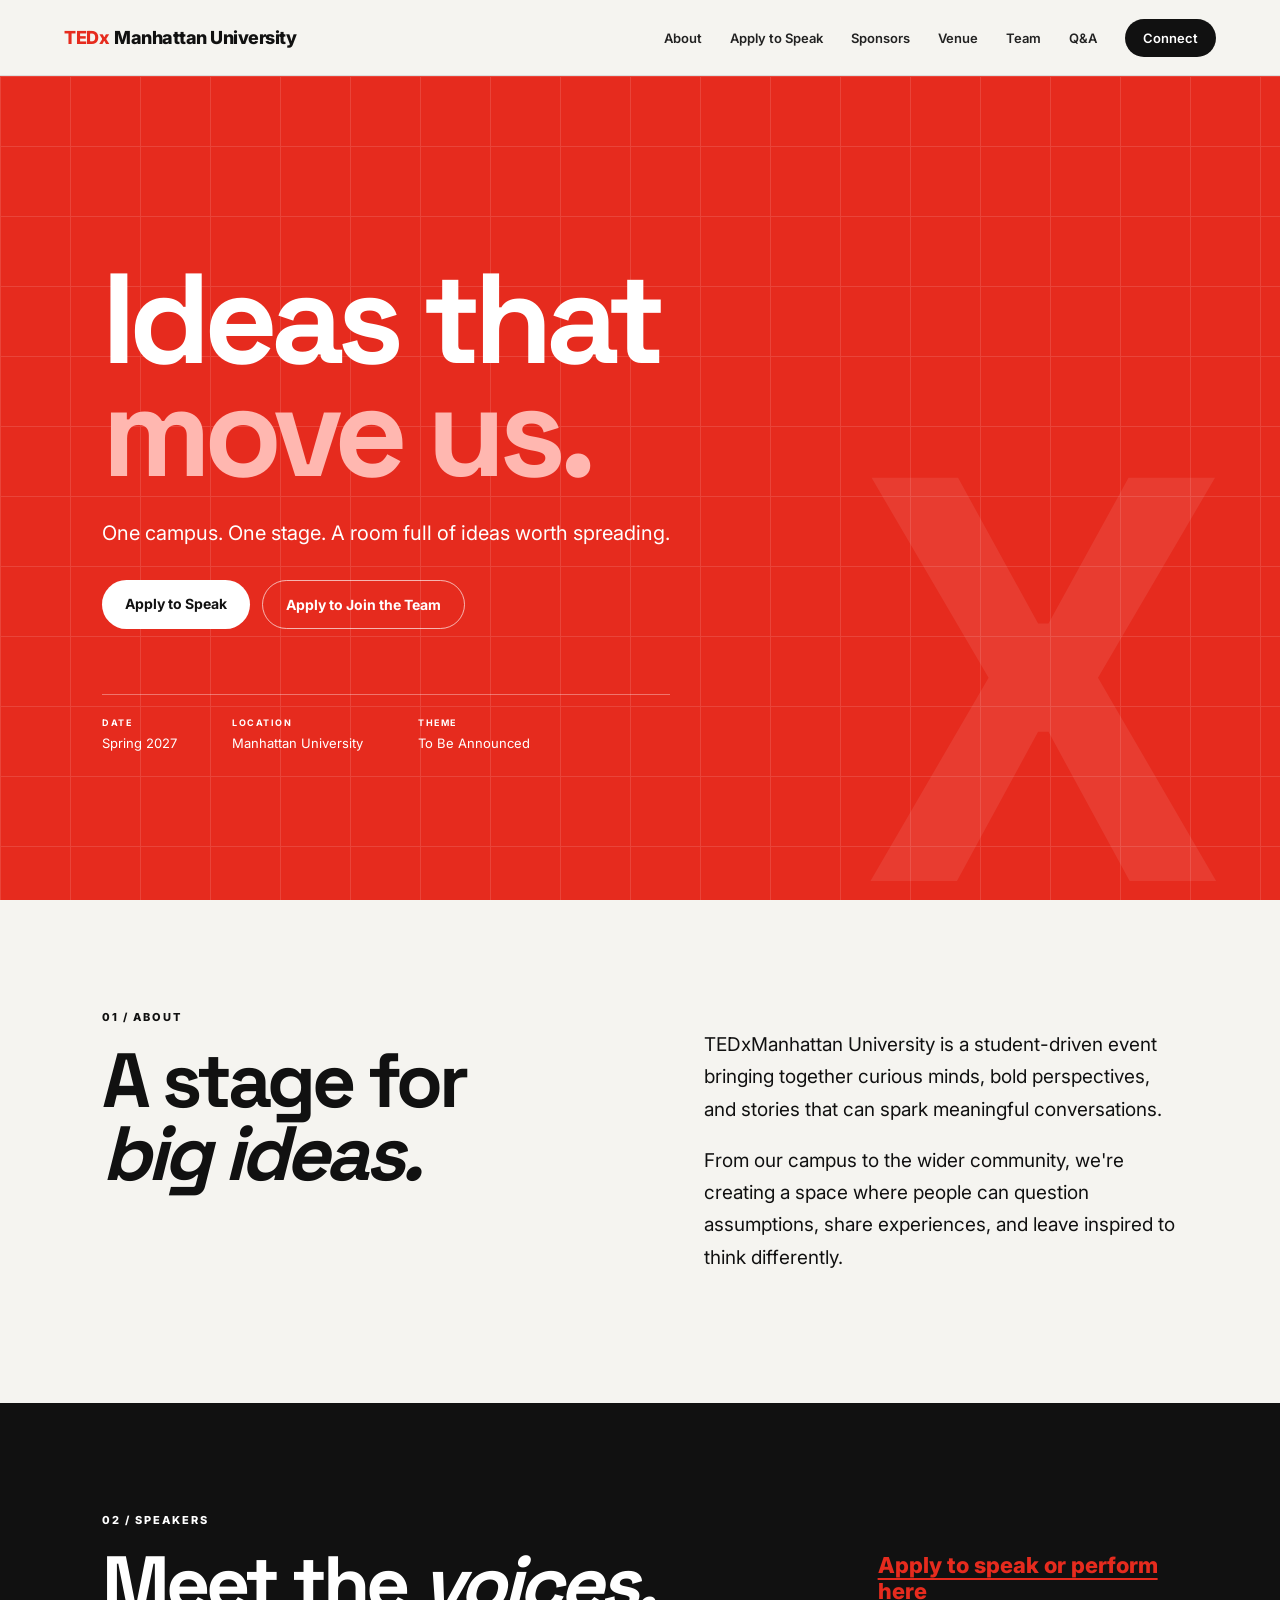
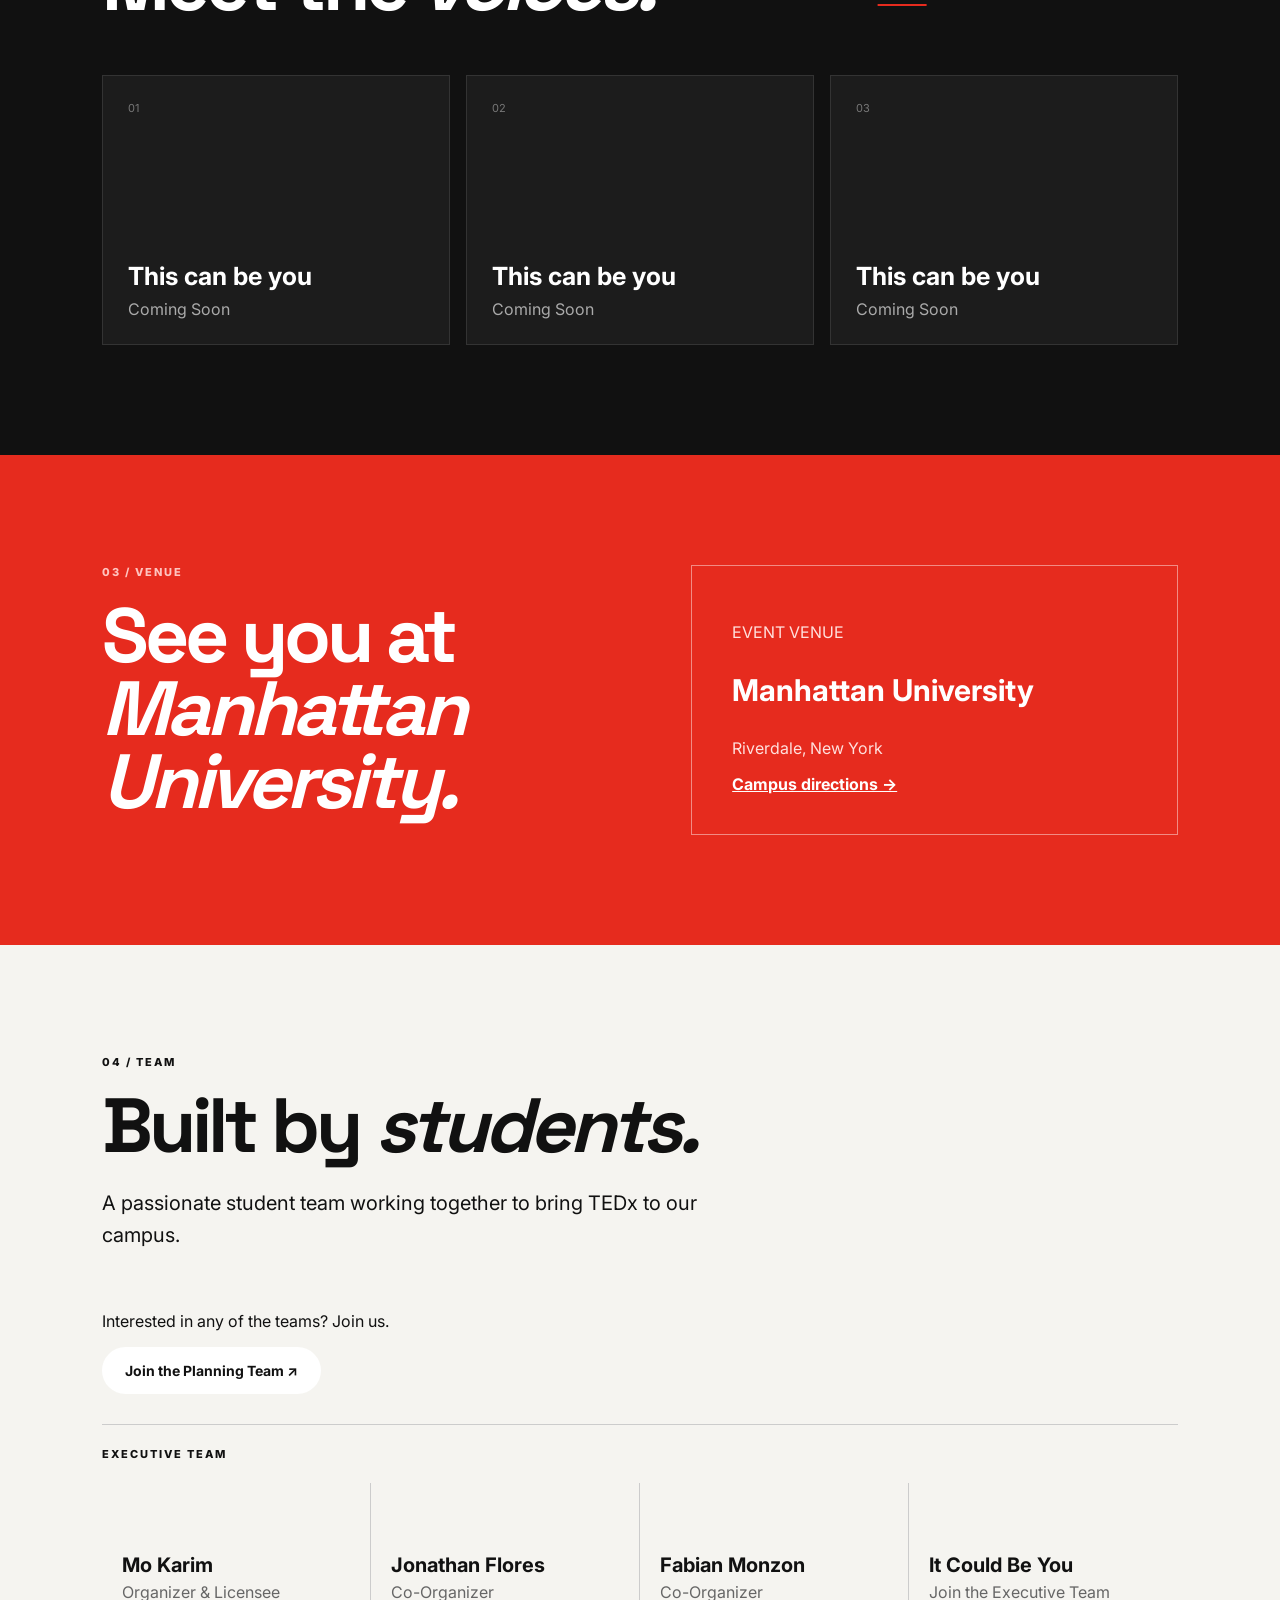
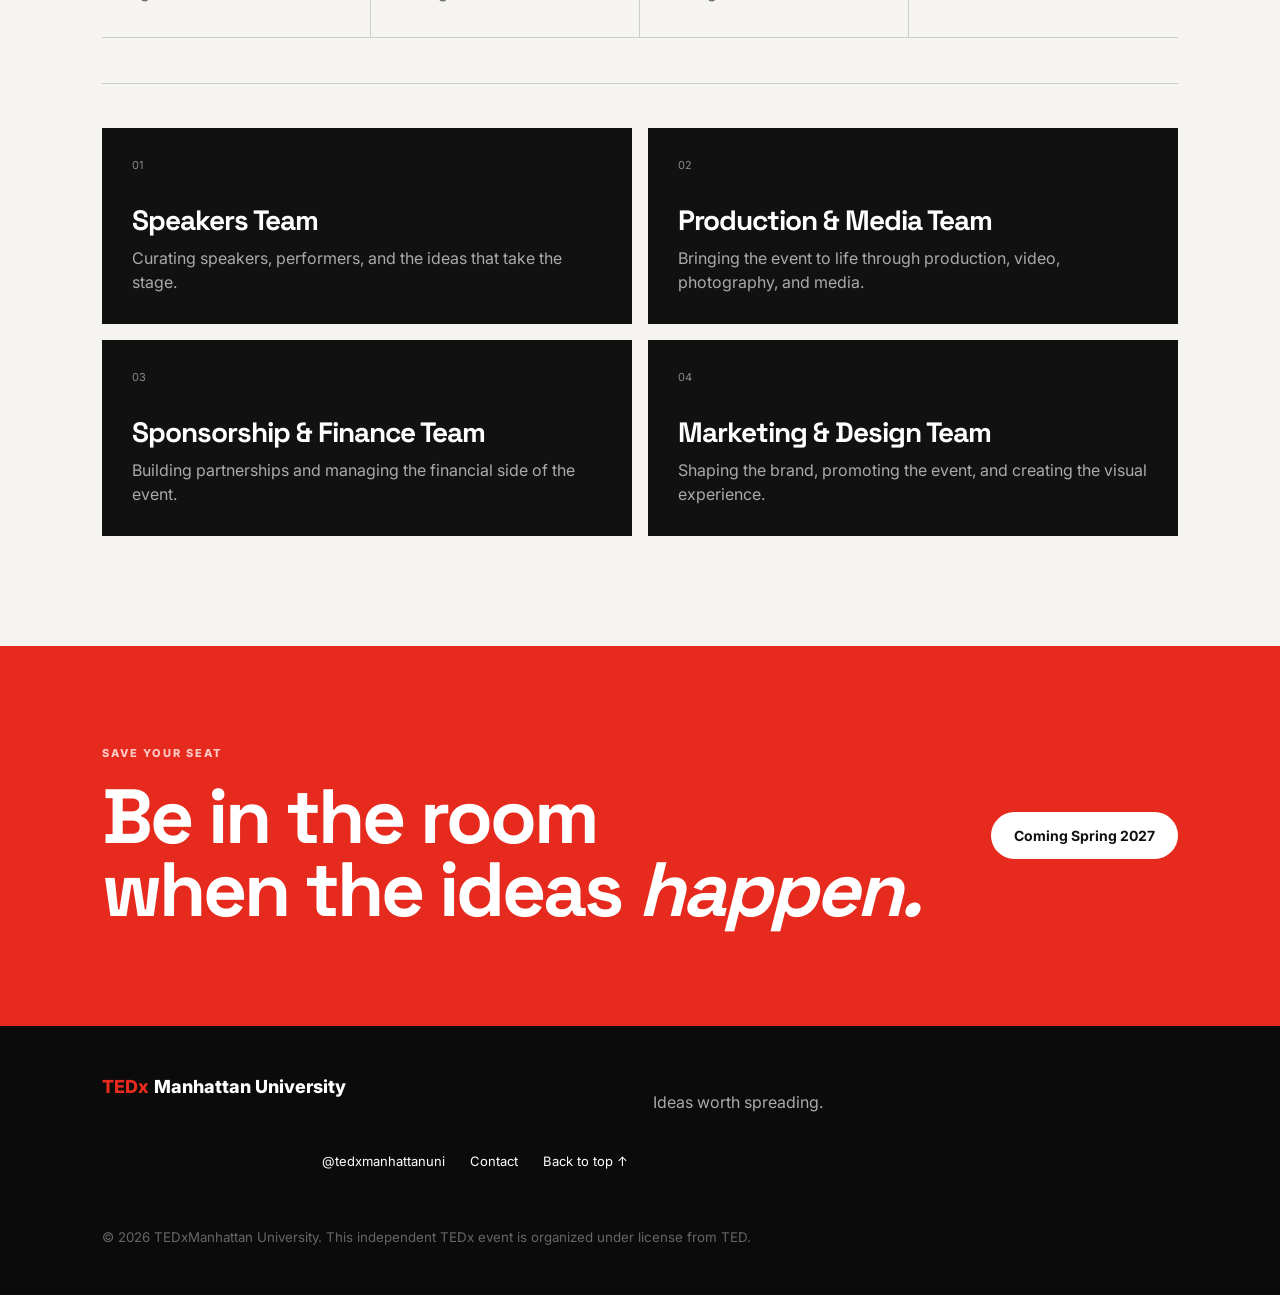
==== index.html @ 2c1247f9 "Remove executive team numbers and style names larger in red" ====
<!DOCTYPE html>
<html lang="en">
<head>
  <meta charset="UTF-8">
  <meta name="viewport" content="width=device-width, initial-scale=1.0">
  <title>TEDxManhattan University</title>
  <meta name="description" content="TEDxManhattan University — Ideas worth spreading.">
  <link rel="preconnect" href="https://fonts.googleapis.com">
  <link rel="preconnect" href="https://fonts.gstatic.com" crossorigin>
  <link href="https://fonts.googleapis.com/css2?family=Inter:wght@400;500;600;700;800&family=Space+Grotesk:wght@500;600;700&display=swap" rel="stylesheet">
  <link rel="stylesheet" href="style.css">
</head>
<body>
  <header class="nav">
    <a class="logo" href="#home"><span>TEDx</span>Manhattan University</a>
    <button class="menu" aria-label="Open menu">☰</button>
    <nav>
      <a href="#about">About</a>
      <a href="https://forms.gle/fSc8qCUAz4fTYbbi7" target="_blank" rel="noopener noreferrer">Apply to Speak</a>
      <a href="sponsors.html">Sponsors</a>
      <a href="#venue">Venue</a>
      <a href="#team">Team</a>
      <a href="qa.html">Q&amp;A</a>
      <a class="nav-cta" href="https://www.instagram.com/tedxmanhattanuni/" target="_blank" rel="noopener noreferrer">Connect</a>
    </nav>
  </header>

  <main>
    <section id="home" class="hero">
      <div class="hero-grid"></div>
      <div class="hero-content">

        <h1>Ideas that<br><span>move us.</span></h1>
        <p class="hero-copy">One campus. One stage. A room full of ideas worth spreading.</p>
        <div class="hero-buttons">
          <a class="button primary" href="https://forms.gle/fSc8qCUAz4fTYbbi7" target="_blank" rel="noopener noreferrer">Apply to Speak</a>
          <a class="button ghost" href="https://forms.gle/XkfL6cfEfAzUNruA9" target="_blank" rel="noopener noreferrer">Apply to Join the Team</a>
        </div>
        <div class="event-meta">
          <div><strong>DATE</strong><span>Spring 2027</span></div>
          <div><strong>LOCATION</strong><span>Manhattan University</span></div>
          <div><strong>THEME</strong><span>To Be Announced</span></div>
        </div>
      </div>
      <div class="hero-mark">X</div>
    </section>

    <section id="about" class="section split">
      <div>
        <p class="eyebrow">01 / About</p>
        <h2>A stage for <em>big ideas.</em></h2>
      </div>
      <div class="section-copy">
        <p>TEDxManhattan University is a student-driven event bringing together curious minds, bold perspectives, and stories that can spark meaningful conversations.</p>
        <p>From our campus to the wider community, we're creating a space where people can question assumptions, share experiences, and leave inspired to think differently.</p>
      </div>
    </section>

    <section id="speakers" class="section dark">
      <div class="section-heading">
        <div><p class="eyebrow">02 / Speakers</p><h2>Meet the <em>voices.</em></h2></div>
        <p><a class="speaker-apply-link" style="color:#e62b1e;font-size:22px;font-weight:800;text-decoration:underline;text-decoration-thickness:2px;text-underline-offset:5px" href="https://forms.gle/fSc8qCUAz4fTYbbi7" target="_blank" rel="noopener noreferrer">Apply to speak or perform here</a></p>
      </div>
      <div class="cards">
        <article class="speaker-card"><div class="speaker-number">01</div><div><h3>This can be you</h3><p>Coming Soon</p></div></article>
        <article class="speaker-card"><div class="speaker-number">02</div><div><h3>This can be you</h3><p>Coming Soon</p></div></article>
        <article class="speaker-card"><div class="speaker-number">03</div><div><h3>This can be you</h3><p>Coming Soon</p></div></article>
      </div>
    </section>

    <section id="venue" class="section venue dark">
      <div>
        <p class="eyebrow">03 / Venue</p>
        <h2>See you at<br><em>Manhattan University.</em></h2>
      </div>
      <div class="venue-box">
        <p>EVENT VENUE</p>
        <h3>Manhattan University</h3>
        <p>Riverdale, New York</p>
        <a class="text-link" href="https://www.google.com/maps/search/?api=1&query=4513+Manhattan+College+Pkwy%2C+Bronx%2C+NY+10471" target="_blank" rel="noopener noreferrer">Campus directions →</a>
      </div>
    </section>

    <section id="team" class="section">
      <p class="eyebrow">04 / Team</p>
      <h2>Built by <em>students.</em></h2>
      <p class="lead">A passionate student team working together to bring TEDx to our campus.</p>
      <div class="team-join-cta">
        <p>Interested in any of the teams? Join us.</p>
        <a class="button primary" href="https://forms.gle/XkfL6cfEfAzUNruA9" target="_blank" rel="noopener noreferrer">Join the Planning Team <span aria-hidden="true">↗</span></a>
      </div>

      <div class="team-structure">
        <div class="executive-team">
          <div class="team-section-heading">
            <span>EXECUTIVE TEAM</span>
          </div>
          <div class="executive-grid">
            <div class="team-role"><h3>Mo Karim</h3><p>Organizer &amp; Licensee</p></div>
            <div class="team-role"><h3>Jonathan Flores</h3><p>Co-Organizer</p></div>
            <div class="team-role"><h3>Fabian Monzon</h3><p>Co-Organizer</p></div>
            <div class="team-role"><h3>It Could Be You</h3><p>Join the Executive Team</p></div>
          </div>
        </div>

        <div class="team-section-heading team-departments-heading">
        </div>
        <div class="department-grid">
          <div class="department-card"><span>01</span><h3>Speakers Team</h3><p>Curating speakers, performers, and the ideas that take the stage.</p></div>
          <div class="department-card"><span>02</span><h3>Production &amp; Media Team</h3><p>Bringing the event to life through production, video, photography, and media.</p></div>
          <div class="department-card"><span>03</span><h3>Sponsorship &amp; Finance Team</h3><p>Building partnerships and managing the financial side of the event.</p></div>
          <div class="department-card"><span>04</span><h3>Marketing &amp; Design Team</h3><p>Shaping the brand, promoting the event, and creating the visual experience.</p></div>
        </div>
      </div>
    </section>

    <section id="register" class="register">
      <div>
        <p class="eyebrow">Save your seat</p>
        <h2>Be in the room<br>when the ideas <em>happen.</em></h2>
      </div>
      <span class="button light">Coming Spring 2027</span>
    </section>
  </main>

  <footer>
    <div class="footer-logo"><span>TEDx</span>Manhattan University</div>
    <p>Ideas worth spreading.</p>
    <div class="footer-links"><a href="https://www.instagram.com/tedxmanhattanuni/" target="_blank" rel="noopener noreferrer" aria-label="Follow TEDx Manhattan University on Instagram">@tedxmanhattanuni</a><a href="mailto:mabdulkarim01@manhattan.edu">Contact</a><a href="#home">Back to top ↑</a></div>
    <small>© 2026 TEDxManhattan University. This independent TEDx event is organized under license from TED.</small>
  </footer>

  <script src="script.js"></script>
</body>
</html>
---- style.css ----
*{box-sizing:border-box}html{scroll-behavior:smooth}body{margin:0;background:#f5f4f0;color:#111;font-family:Inter,Arial,sans-serif}.nav{height:76px;padding:0 5vw;display:flex;align-items:center;justify-content:space-between;border-bottom:1px solid #ddd;background:#f5f4f0;position:sticky;top:0;z-index:10}.logo{font-weight:800;color:#111;text-decoration:none;font-size:18px;letter-spacing:-.5px}.logo span,.footer-logo span{color:#e62b1e;margin-right:5px}.nav nav{display:flex;align-items:center;gap:28px}.nav nav a{font-size:13px;font-weight:600;color:#222;text-decoration:none}.nav nav a.active{color:#e62b1e}.nav-cta{background:#111!important;color:#fff!important;padding:11px 18px;border-radius:999px}.menu{display:none;border:0;background:none;font-size:24px}.hero{min-height:calc(100vh - 76px);padding:8vw 8vw 5vw;position:relative;overflow:hidden;display:flex;align-items:center;background:#e62b1e;color:white}.hero-grid{position:absolute;inset:0;opacity:.12;background-image:linear-gradient(90deg,#fff 1px,transparent 1px),linear-gradient(#fff 1px,transparent 1px);background-size:70px 70px}.hero-content{position:relative;z-index:1;max-width:850px}.eyebrow{text-transform:uppercase;letter-spacing:2px;font-size:11px;font-weight:800;margin:0 0 20px}.hero h1{font-family:"Space Grotesk",sans-serif;font-size:clamp(64px,10vw,150px);line-height:.88;letter-spacing:-7px;margin:0 0 30px}.hero h1 span,.hero em{font-style:normal;color:#ffb7b0}.hero-copy{font-size:20px;line-height:1.5;max-width:580px}.hero-buttons{display:flex;gap:12px;margin:32px 0 65px;flex-wrap:wrap}.button{display:inline-block;text-decoration:none;font-weight:700;padding:15px 23px;border-radius:999px;font-size:14px}.primary{background:white;color:#111}.ghost{border:1px solid rgba(255,255,255,.65);color:white}.light{background:white;color:#111}.event-meta{display:flex;gap:55px;border-top:1px solid rgba(255,255,255,.35);padding-top:22px}.event-meta div{display:flex;flex-direction:column;gap:7px}.event-meta strong{font-size:9px;letter-spacing:1.5px}.event-meta span{font-size:13px}.hero-mark{position:absolute;right:4vw;bottom:-70px;font-family:"Space Grotesk";font-size:45vw;line-height:1;font-weight:700;opacity:.08}.page-hero{padding:110px 8vw 100px;background:#e62b1e;color:#fff}.page-hero h1{font-family:"Space Grotesk";font-size:clamp(60px,9vw,125px);line-height:.88;letter-spacing:-6px;margin:0 0 30px}.page-hero .hero-copy{max-width:620px}.section{padding:110px 8vw}.split{display:grid;grid-template-columns:1fr 1fr;gap:10vw}.section h2{font-family:"Space Grotesk";font-size:clamp(48px,6vw,90px);line-height:.95;letter-spacing:-4px;margin:0}.section-copy{font-size:19px;line-height:1.7;max-width:620px}.dark{background:#111;color:#fff}.section-heading{display:flex;justify-content:space-between;gap:40px;align-items:end;margin-bottom:55px}.section-heading>p{max-width:300px;color:#aaa}.cards{display:grid;grid-template-columns:repeat(3,1fr);gap:16px}.speaker-card{min-height:270px;padding:25px;background:#1c1c1c;border:1px solid #333;display:flex;flex-direction:column;justify-content:space-between}.speaker-number{font-size:11px;color:#777}.speaker-card h3{font-size:25px;margin:0 0 8px}.speaker-card p{color:#aaa;margin:0}.timeline{margin-top:55px;border-top:1px solid #ccc}.time{display:grid;grid-template-columns:170px 1fr 1fr;gap:30px;padding:28px 0;border-bottom:1px solid #ccc}.time span{font-weight:800;font-size:13px}.time strong{font-size:18px}.time p{margin:0;color:#666;line-height:1.5}.venue{display:grid;grid-template-columns:1fr 1fr;gap:8vw}.venue-box{border:1px solid #333;padding:40px;align-self:center}.venue-box p{color:#999}.venue-box h3{font-size:30px}.text-link{color:white;font-weight:700}.lead{font-size:20px;max-width:650px;line-height:1.6;margin:25px 0 60px}.team-grid{display:grid;grid-template-columns:repeat(4,1fr);border-top:1px solid #ccc}.team-grid>div{padding:25px 20px;border-right:1px solid #ccc}.team-grid>div:last-child{border-right:0}.team-grid span{font-size:11px;color:#888}.team-grid h3{margin:55px 0 5px}.team-grid p{margin:0;color:#666}.team-structure{margin-top:30px}.team-section-heading{display:flex;justify-content:space-between;align-items:end;gap:40px;border-top:1px solid #ccc;padding:22px 0}.team-section-heading>span{font-size:11px;font-weight:800;letter-spacing:2px}.team-section-heading>p{max-width:420px;margin:0;color:#666;line-height:1.5;font-size:14px}.executive-grid{display:grid;grid-template-columns:repeat(4,1fr);border-bottom:1px solid #ccc;margin-bottom:45px}.team-role{padding:25px 20px 35px;border-right:1px solid #ccc}.team-role:last-child{border-right:0}.team-role span,.department-card>span{font-size:11px;color:#888}.team-role h3{font-size:20px;margin:45px 0 5px}.team-role p{margin:0;color:#666}.team-departments-heading{margin-top:10px}.department-grid{display:grid;grid-template-columns:repeat(2,1fr);gap:16px}.department-card{padding:30px;background:#111;color:#fff;min-height:190px;display:flex;flex-direction:column;justify-content:space-between}.department-card h3{font-family:"Space Grotesk";font-size:28px;letter-spacing:-1px;margin:30px 0 8px}.department-card p{color:#aaa;line-height:1.5;margin:0;max-width:500px}.qa-body{background:#151515;color:#111}.qa-hero{min-height:610px;padding:100px max(8vw,60px) 110px;background:#f5f2ec;color:#111;display:flex;align-items:center;justify-content:space-between;position:relative;overflow:hidden;border-bottom:1px solid #d7d2ca}.qa-hero:after{content:"";position:absolute;left:0;bottom:0;width:100%;height:10px;background:#e62b1e}.qa-hero-copy{position:relative;z-index:2;max-width:900px;margin-left:max(20px,2vw)}.qa-hero .eyebrow{color:#e62b1e;margin-bottom:30px}.qa-hero h1{font-family:"Inter",Arial,sans-serif;font-size:clamp(68px,10vw,145px);font-weight:800;line-height:.86;letter-spacing:-7px;margin:0}.qa-hero h1 span{color:#e62b1e}.qa-hero-copy>p:last-child{font-family:"Inter",Arial,sans-serif;font-size:19px;line-height:1.65;color:#5e5b56;max-width:590px;margin:38px 0 0}.qa-hero-mark{font-family:"Inter",Arial,sans-serif;font-size:42vw;font-weight:800;line-height:.7;color:#e62b1e;opacity:.055;position:absolute;right:3vw;bottom:-55px}.qa-content{max-width:1320px;margin:0 auto;padding:115px max(7vw,70px) 125px;display:grid;grid-template-columns:270px 1fr;gap:100px;background:#e8e5df}.qa-intro{position:sticky;top:115px;align-self:start}.qa-label{font-size:10px;font-weight:800;letter-spacing:2.5px;color:#e62b1e;margin:0 0 18px}.qa-intro h2{font-family:"Inter",Arial,sans-serif;font-size:56px;font-weight:800;letter-spacing:-3px;line-height:.95;margin:0 0 22px}.qa-intro>p:last-child{font-family:"Inter",Arial,sans-serif;font-size:15px;line-height:1.75;color:#68645e;margin:0}.qa-list{border-top:1px solid #bcb8b0;background:#f8f7f4}.qa-card{border-bottom:1px solid #bcb8b0;padding:0 34px}.qa-card summary{list-style:none;display:grid;grid-template-columns:55px 1fr 36px;align-items:center;gap:20px;padding:31px 0;cursor:pointer}.qa-card summary::-webkit-details-marker{display:none}.qa-number{font-family:"Inter",Arial,sans-serif;font-size:11px;font-weight:700;color:#9b968e}.qa-question{font-family:"Inter",Arial,sans-serif;font-size:clamp(20px,2.05vw,28px);font-weight:700;letter-spacing:-.7px;line-height:1.25}.qa-plus{width:32px;height:32px;border:1px solid #a9a59e;border-radius:50%;display:flex;align-items:center;justify-content:center;font-size:20px;font-weight:400;color:#555;transition:.25s}.qa-card[open] .qa-plus{background:#e62b1e;border-color:#e62b1e;color:#fff;transform:rotate(45deg)}.qa-answer{padding:0 55px 34px 75px}.qa-answer p{font-family:"Inter",Arial,sans-serif;font-size:16px;line-height:1.8;color:#65615b;max-width:690px;margin:0}.qa-link{display:inline-flex;gap:8px;align-items:center;margin-top:22px;color:#111;text-decoration:none;font-size:13px;font-weight:800;border-bottom:2px solid #e62b1e;padding-bottom:5px}.qa-link span{font-size:16px;color:#e62b1e}.qa-bottom-cta{padding:120px 8vw 125px;background:#111;color:#fff;text-align:center;position:relative;overflow:hidden}.qa-bottom-cta:before{content:"Q&A";position:absolute;right:-20px;bottom:-85px;font-family:"Inter",Arial,sans-serif;font-size:30vw;font-weight:800;line-height:1;color:#fff;opacity:.025}.qa-bottom-cta .eyebrow{color:#e62b1e;position:relative}.qa-bottom-cta h2{font-family:"Inter",Arial,sans-serif;font-size:clamp(52px,7vw,100px);font-weight:800;line-height:.92;letter-spacing:-5px;margin:0 auto 42px;position:relative}.qa-bottom-cta h2 em{font-style:normal;color:#e62b1e}.qa-bottom-cta .primary{display:inline-block;position:relative}.register{padding:100px 8vw;background:#e62b1e;color:white;display:flex;align-items:center;justify-content:space-between;gap:40px}.register h2{font-family:"Space Grotesk";font-size:clamp(45px,6vw,80px);line-height:.95;letter-spacing:-3px;margin:0}.register .eyebrow{color:#ffcbc7}footer{padding:50px 8vw;background:#0b0b0b;color:#aaa;display:grid;grid-template-columns:1fr 1fr;gap:25px}.footer-logo{font-weight:800;color:#fff;font-size:18px}.footer-links{display:flex;gap:25px;justify-content:flex-end}.footer-links a{color:#fff;text-decoration:none;font-size:13px}.footer-links a:hover{text-decoration:underline}footer small{grid-column:1/-1;color:#666;margin-top:35px}@media(max-width:900px){.qa-content{grid-template-columns:1fr;gap:50px}.qa-intro{position:static;max-width:560px}.qa-hero{min-height:520px}.qa-hero-copy{margin-left:0}}@media(max-width:800px){.nav nav{display:none}.menu{display:block}.nav.open nav{display:flex;position:absolute;top:76px;left:0;right:0;background:#f5f4f0;padding:25px;flex-direction:column;align-items:flex-start;border-bottom:1px solid #ddd}.hero{padding:70px 7vw}.hero h1{letter-spacing:-4px}.event-meta{gap:20px;flex-wrap:wrap}.split,.venue{grid-template-columns:1fr}.cards,.team-grid,.executive-grid,.department-grid{grid-template-columns:1fr 1fr}.time{grid-template-columns:1fr;gap:8px}.section{padding:80px 7vw}.page-hero{padding:80px 7vw}.section-heading,.register,.team-section-heading{display:block}.team-section-heading>p{margin-top:14px}.register .button{margin-top:35px}.footer-links{justify-content:flex-start;flex-wrap:wrap}footer{grid-template-columns:1fr}.qa-hero{padding:85px 7vw}.qa-hero h1{letter-spacing:-4px}.qa-content{padding:80px 7vw 90px}.qa-card{padding:0 24px}.qa-answer{padding-left:70px}.qa-bottom-cta{padding:85px 7vw 95px}.qa-bottom-cta h2{letter-spacing:-3px}}@media(max-width:500px){.cards,.team-grid,.executive-grid,.department-grid{grid-template-columns:1fr}.hero h1{font-size:58px}.hero-mark{display:none}.team-role{border-right:0;border-bottom:1px solid #ccc}.team-role:last-child{border-bottom:0}.department-card{min-height:170px}.qa-hero{min-height:450px;padding:75px 7vw}.qa-hero h1{font-size:60px;letter-spacing:-4px}.qa-hero-copy>p:last-child{font-size:17px}.qa-content{padding:65px 7vw 80px}.qa-intro h2{font-size:42px}.qa-card{padding:0 18px}.qa-card summary{grid-template-columns:30px 1fr 30px;gap:12px;padding:25px 0}.qa-question{font-size:19px}.qa-answer{padding:0 38px 28px 42px}.qa-answer p{font-size:15px}.qa-bottom-cta h2{font-size:52px}}
.speaker-apply-link{color:#e62b1e;font-size:18px;font-weight:800;text-decoration:underline;text-decoration-thickness:2px;text-underline-offset:5px;display:inline-block;transition:color .2s,transform .2s}.speaker-apply-link:hover{color:#ff5145;transform:translateY(-2px)}

/* Keep the speaker application link prominent and red. */
.section-heading .speaker-apply-link{color:#e62b1e!important;font-size:22px!important;font-weight:800;text-decoration:underline;text-decoration-thickness:2px;text-underline-offset:5px;display:inline-block;transition:color .2s,transform .2s}.section-heading .speaker-apply-link:hover{color:#ff5145!important;transform:translateY(-2px)}

/* Give the venue section its own bold TEDx-red background. */
#venue.venue{background:#e62b1e;color:#fff}#venue.venue .eyebrow{color:#ffc4bf}#venue.venue .venue-box{border-color:rgba(255,255,255,.45)}#venue.venue .venue-box p{color:#ffe0dd}#venue.venue .text-link{color:#fff;border-color:#fff}#venue.venue .text-link:hover{color:#111}

/* TEDx event logo lockup in the opening hero, following the official red/black wordmark treatment. */
.hero-event-logo{display:inline-flex;flex-direction:column;align-items:flex-start;gap:0;margin:0 0 26px;font-family:Inter,Arial,sans-serif;font-weight:400;line-height:1;letter-spacing:0}.hero-logo-tedx{color:#EB0028;font-size:clamp(34px,4vw,48px);font-weight:700;letter-spacing:-1.8px}.hero-logo-location{color:#fff;font-size:clamp(23px,2.7vw,32px);font-weight:400;letter-spacing:-.8px;margin-top:5px}@media(max-width:600px){.hero-event-logo{margin-bottom:22px}.hero-logo-tedx{font-size:36px}.hero-logo-location{font-size:24px}}
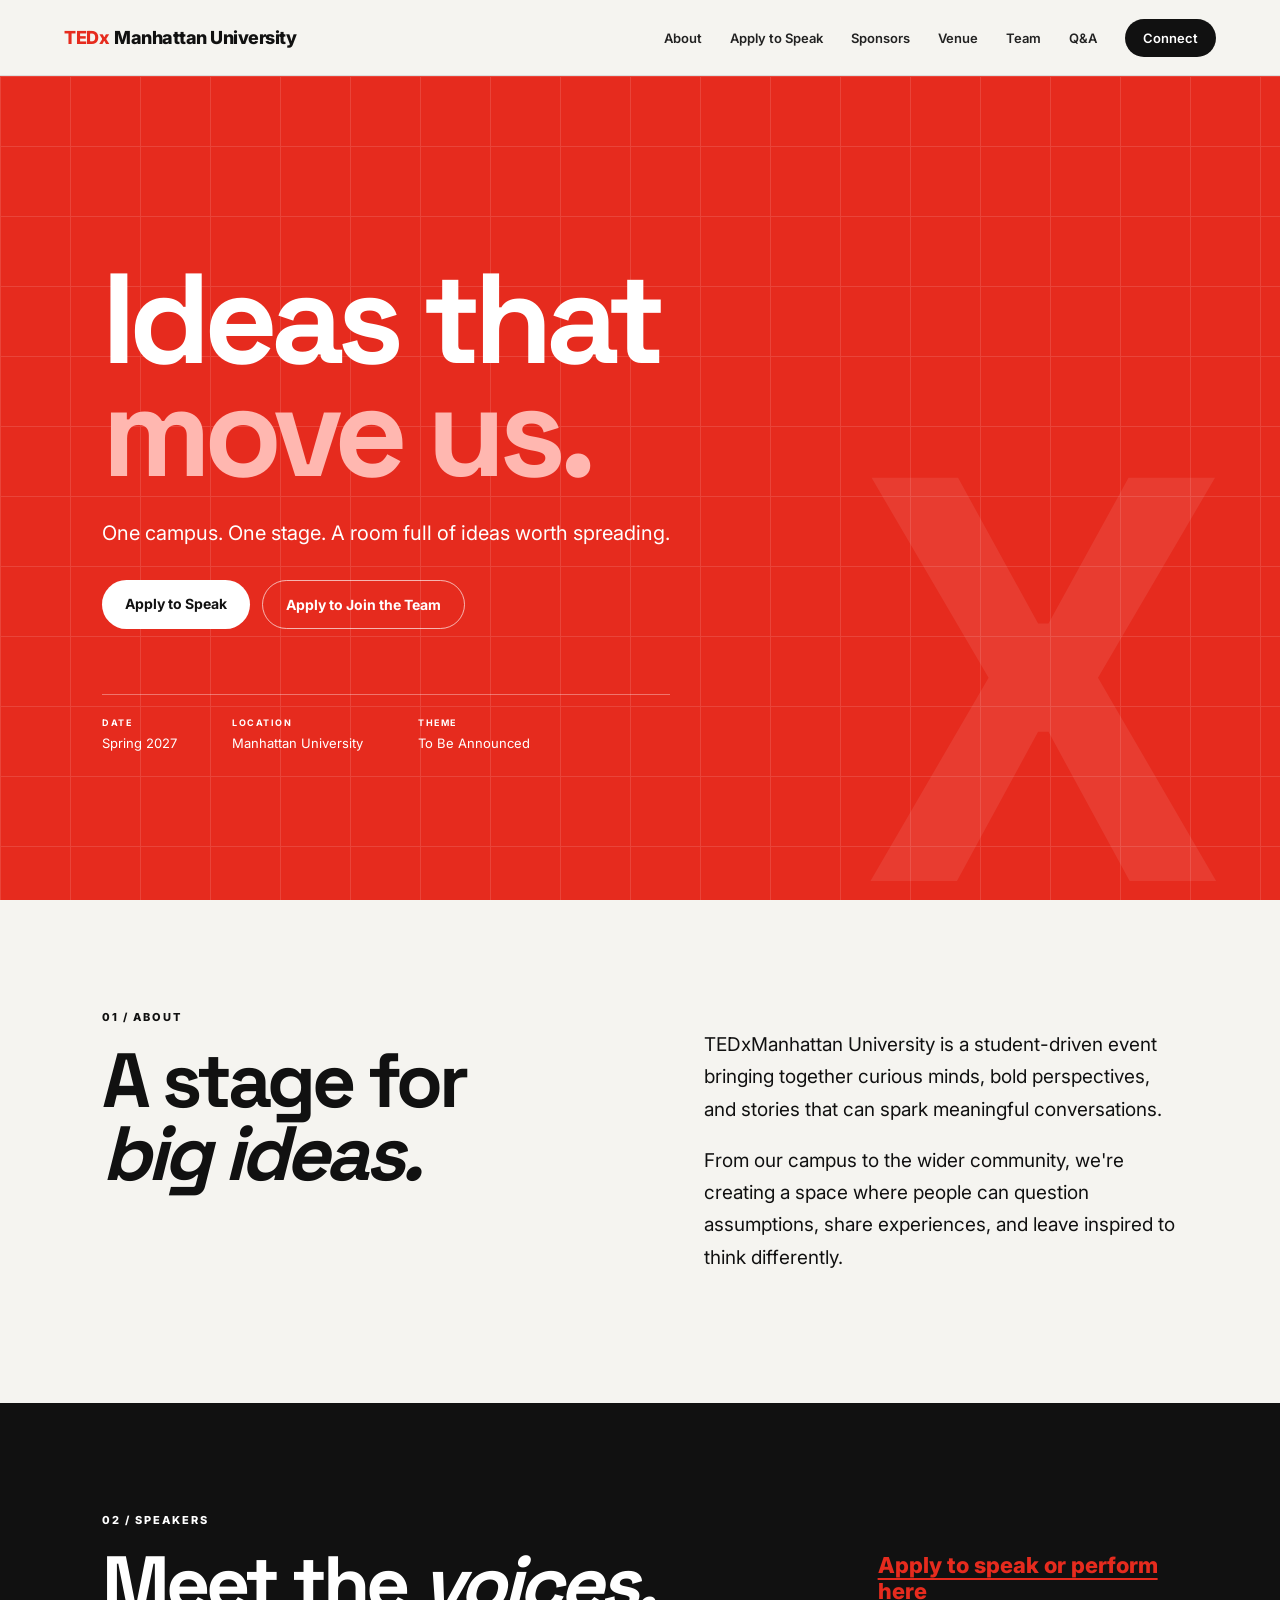
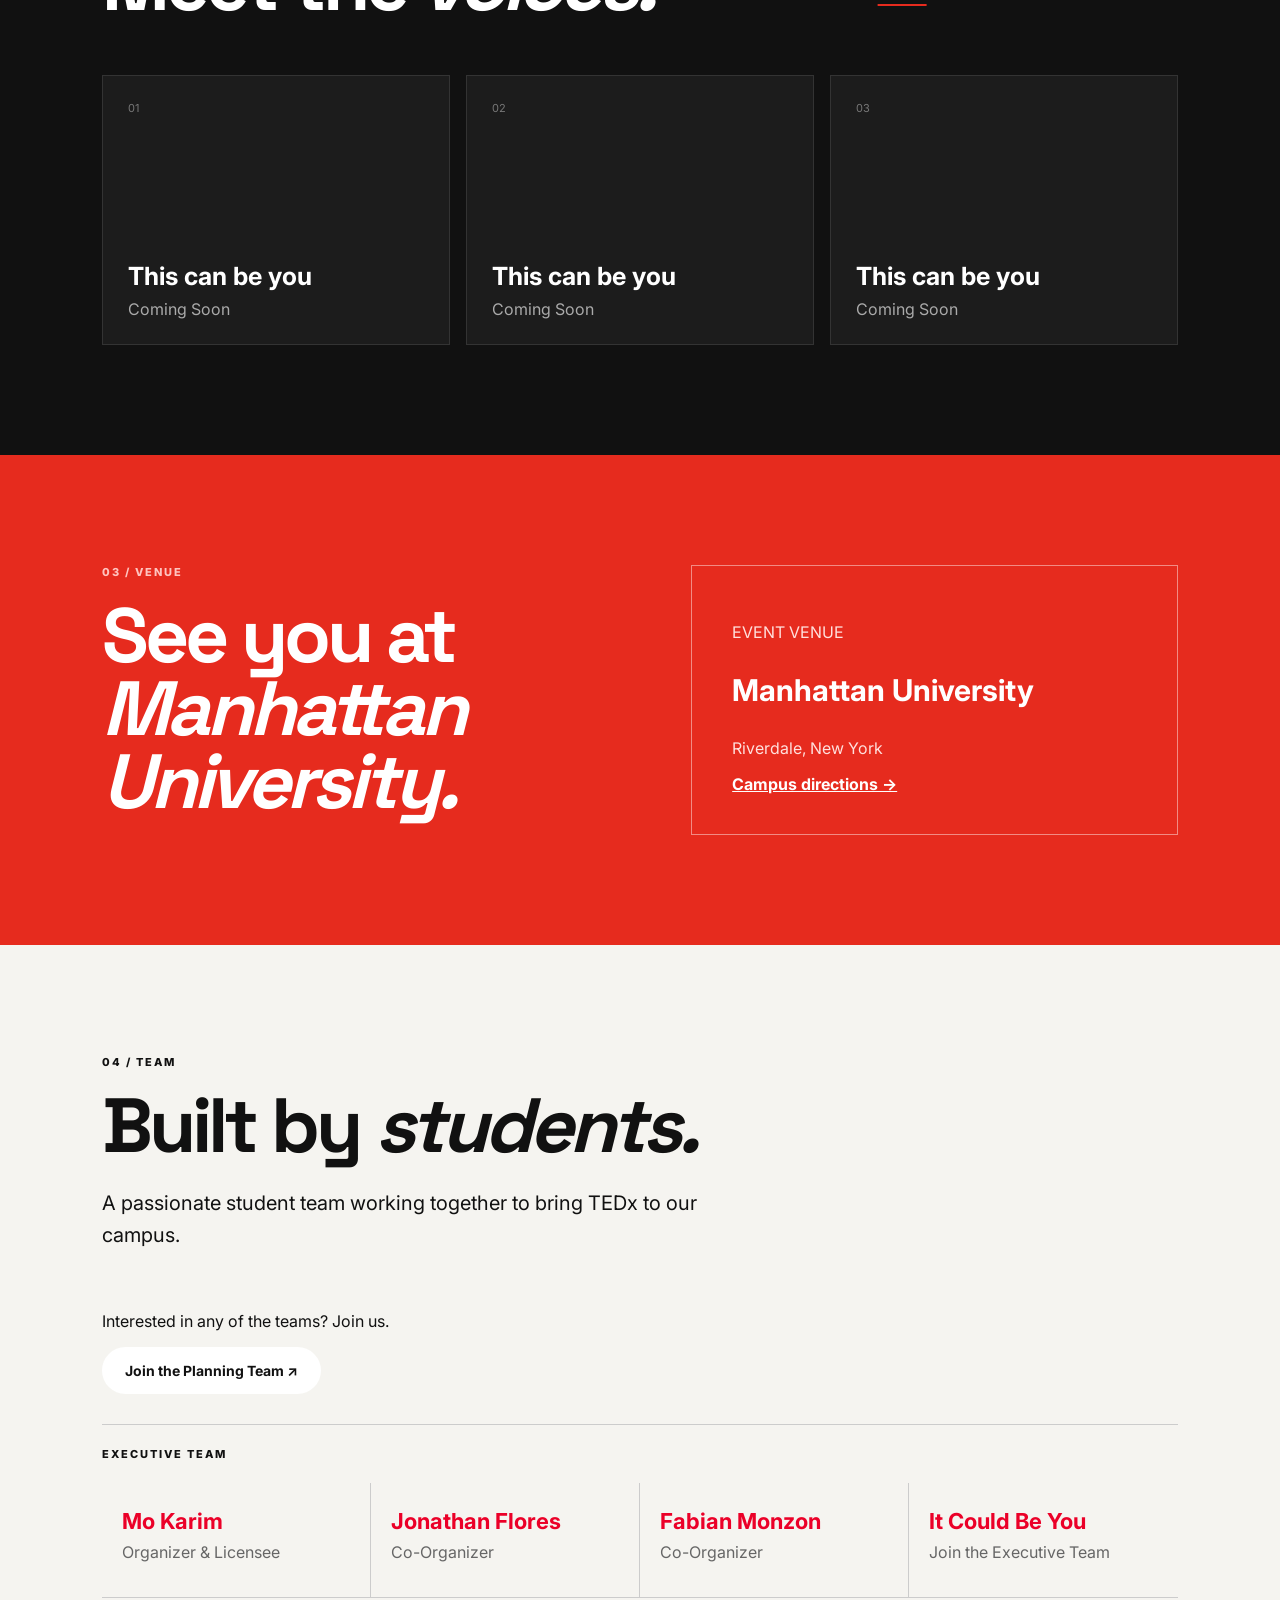
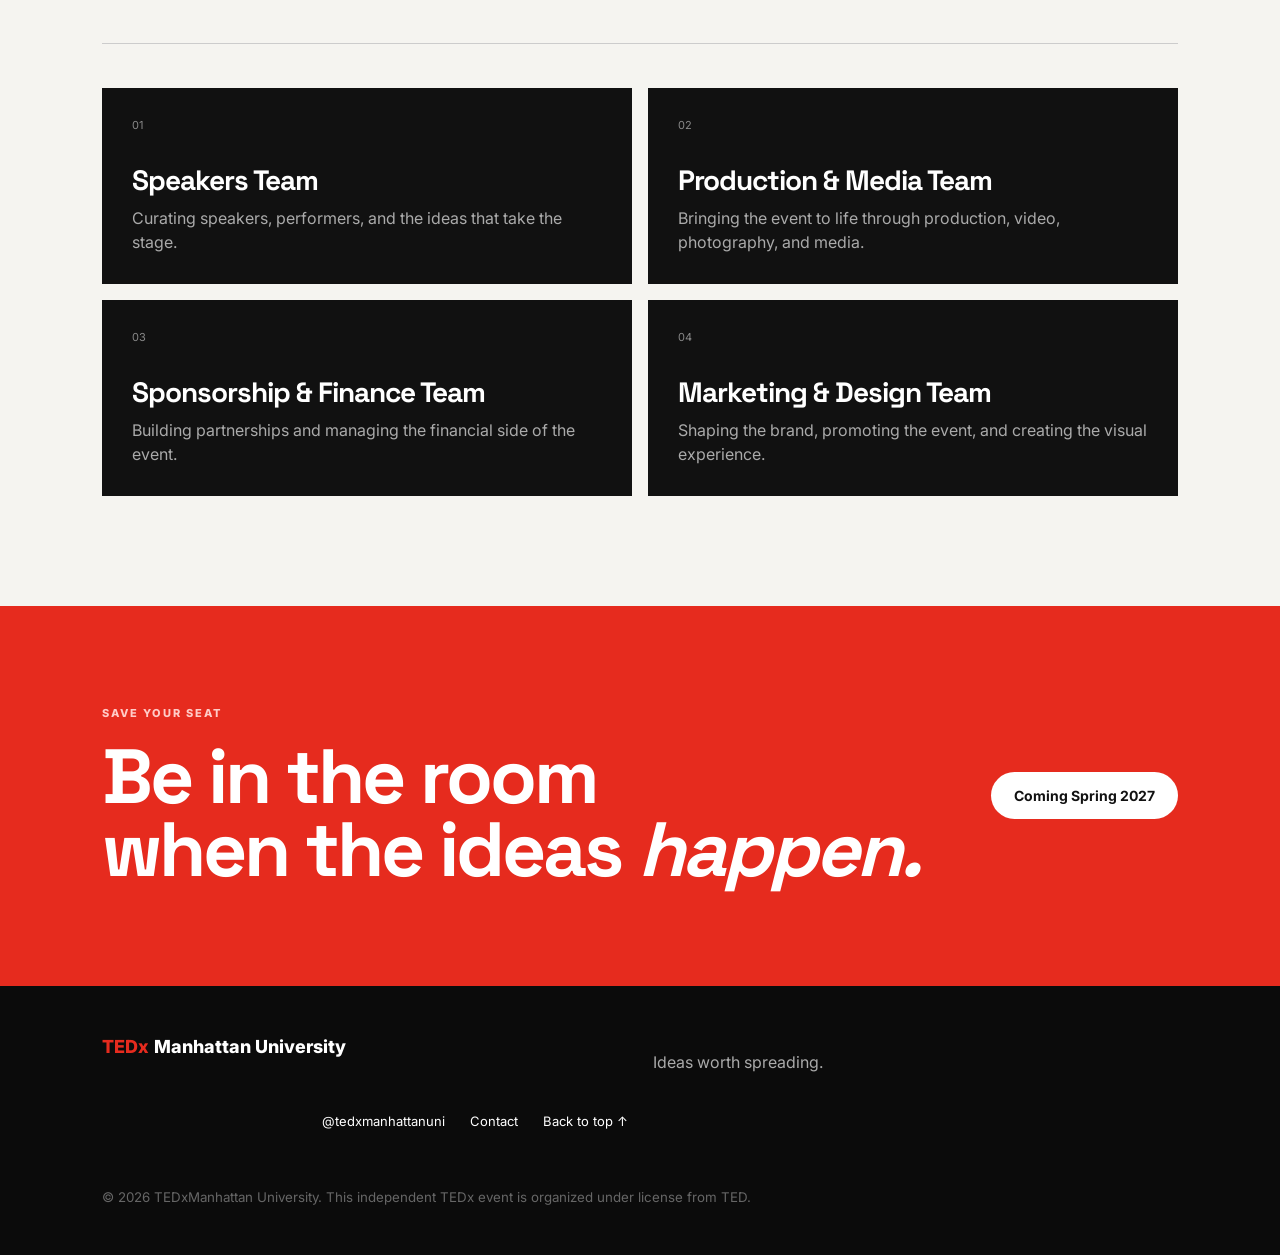
==== commit 18cfd68a: "Link Mo Karim name to email without changing typography" ====
--- a/index.html
+++ b/index.html
@@ -96,7 +96,7 @@
             <span>EXECUTIVE TEAM</span>
           </div>
           <div class="executive-grid">
-            <div class="team-role"><h3>Mo Karim</h3><p>Organizer &amp; Licensee</p></div>
+            <div class="team-role"><h3><a href="mailto:mabdulkarim01@manhattan.edu" style="color:inherit;font:inherit;text-decoration:none">Mo Karim</a></h3><p>Organizer &amp; Licensee</p></div>
             <div class="team-role"><h3>Jonathan Flores</h3><p>Co-Organizer</p></div>
             <div class="team-role"><h3>Fabian Monzon</h3><p>Co-Organizer</p></div>
             <div class="team-role"><h3>It Could Be You</h3><p>Join the Executive Team</p></div>
--- a/style.css
+++ b/style.css
@@ -1,4 +1,4 @@
-*{box-sizing:border-box}html{scroll-behavior:smooth}body{margin:0;background:#f5f4f0;color:#111;font-family:Inter,Arial,sans-serif}.nav{height:76px;padding:0 5vw;display:flex;align-items:center;justify-content:space-between;border-bottom:1px solid #ddd;background:#f5f4f0;position:sticky;top:0;z-index:10}.logo{font-weight:800;color:#111;text-decoration:none;font-size:18px;letter-spacing:-.5px}.logo span,.footer-logo span{color:#e62b1e;margin-right:5px}.nav nav{display:flex;align-items:center;gap:28px}.nav nav a{font-size:13px;font-weight:600;color:#222;text-decoration:none}.nav nav a.active{color:#e62b1e}.nav-cta{background:#111!important;color:#fff!important;padding:11px 18px;border-radius:999px}.menu{display:none;border:0;background:none;font-size:24px}.hero{min-height:calc(100vh - 76px);padding:8vw 8vw 5vw;position:relative;overflow:hidden;display:flex;align-items:center;background:#e62b1e;color:white}.hero-grid{position:absolute;inset:0;opacity:.12;background-image:linear-gradient(90deg,#fff 1px,transparent 1px),linear-gradient(#fff 1px,transparent 1px);background-size:70px 70px}.hero-content{position:relative;z-index:1;max-width:850px}.eyebrow{text-transform:uppercase;letter-spacing:2px;font-size:11px;font-weight:800;margin:0 0 20px}.hero h1{font-family:"Space Grotesk",sans-serif;font-size:clamp(64px,10vw,150px);line-height:.88;letter-spacing:-7px;margin:0 0 30px}.hero h1 span,.hero em{font-style:normal;color:#ffb7b0}.hero-copy{font-size:20px;line-height:1.5;max-width:580px}.hero-buttons{display:flex;gap:12px;margin:32px 0 65px;flex-wrap:wrap}.button{display:inline-block;text-decoration:none;font-weight:700;padding:15px 23px;border-radius:999px;font-size:14px}.primary{background:white;color:#111}.ghost{border:1px solid rgba(255,255,255,.65);color:white}.light{background:white;color:#111}.event-meta{display:flex;gap:55px;border-top:1px solid rgba(255,255,255,.35);padding-top:22px}.event-meta div{display:flex;flex-direction:column;gap:7px}.event-meta strong{font-size:9px;letter-spacing:1.5px}.event-meta span{font-size:13px}.hero-mark{position:absolute;right:4vw;bottom:-70px;font-family:"Space Grotesk";font-size:45vw;line-height:1;font-weight:700;opacity:.08}.page-hero{padding:110px 8vw 100px;background:#e62b1e;color:#fff}.page-hero h1{font-family:"Space Grotesk";font-size:clamp(60px,9vw,125px);line-height:.88;letter-spacing:-6px;margin:0 0 30px}.page-hero .hero-copy{max-width:620px}.section{padding:110px 8vw}.split{display:grid;grid-template-columns:1fr 1fr;gap:10vw}.section h2{font-family:"Space Grotesk";font-size:clamp(48px,6vw,90px);line-height:.95;letter-spacing:-4px;margin:0}.section-copy{font-size:19px;line-height:1.7;max-width:620px}.dark{background:#111;color:#fff}.section-heading{display:flex;justify-content:space-between;gap:40px;align-items:end;margin-bottom:55px}.section-heading>p{max-width:300px;color:#aaa}.cards{display:grid;grid-template-columns:repeat(3,1fr);gap:16px}.speaker-card{min-height:270px;padding:25px;background:#1c1c1c;border:1px solid #333;display:flex;flex-direction:column;justify-content:space-between}.speaker-number{font-size:11px;color:#777}.speaker-card h3{font-size:25px;margin:0 0 8px}.speaker-card p{color:#aaa;margin:0}.timeline{margin-top:55px;border-top:1px solid #ccc}.time{display:grid;grid-template-columns:170px 1fr 1fr;gap:30px;padding:28px 0;border-bottom:1px solid #ccc}.time span{font-weight:800;font-size:13px}.time strong{font-size:18px}.time p{margin:0;color:#666;line-height:1.5}.venue{display:grid;grid-template-columns:1fr 1fr;gap:8vw}.venue-box{border:1px solid #333;padding:40px;align-self:center}.venue-box p{color:#999}.venue-box h3{font-size:30px}.text-link{color:white;font-weight:700}.lead{font-size:20px;max-width:650px;line-height:1.6;margin:25px 0 60px}.team-grid{display:grid;grid-template-columns:repeat(4,1fr);border-top:1px solid #ccc}.team-grid>div{padding:25px 20px;border-right:1px solid #ccc}.team-grid>div:last-child{border-right:0}.team-grid span{font-size:11px;color:#888}.team-grid h3{margin:55px 0 5px}.team-grid p{margin:0;color:#666}.team-structure{margin-top:30px}.team-section-heading{display:flex;justify-content:space-between;align-items:end;gap:40px;border-top:1px solid #ccc;padding:22px 0}.team-section-heading>span{font-size:11px;font-weight:800;letter-spacing:2px}.team-section-heading>p{max-width:420px;margin:0;color:#666;line-height:1.5;font-size:14px}.executive-grid{display:grid;grid-template-columns:repeat(4,1fr);border-bottom:1px solid #ccc;margin-bottom:45px}.team-role{padding:25px 20px 35px;border-right:1px solid #ccc}.team-role:last-child{border-right:0}.team-role span,.department-card>span{font-size:11px;color:#888}.team-role h3{font-size:20px;margin:45px 0 5px}.team-role p{margin:0;color:#666}.team-departments-heading{margin-top:10px}.department-grid{display:grid;grid-template-columns:repeat(2,1fr);gap:16px}.department-card{padding:30px;background:#111;color:#fff;min-height:190px;display:flex;flex-direction:column;justify-content:space-between}.department-card h3{font-family:"Space Grotesk";font-size:28px;letter-spacing:-1px;margin:30px 0 8px}.department-card p{color:#aaa;line-height:1.5;margin:0;max-width:500px}.qa-body{background:#151515;color:#111}.qa-hero{min-height:610px;padding:100px max(8vw,60px) 110px;background:#f5f2ec;color:#111;display:flex;align-items:center;justify-content:space-between;position:relative;overflow:hidden;border-bottom:1px solid #d7d2ca}.qa-hero:after{content:"";position:absolute;left:0;bottom:0;width:100%;height:10px;background:#e62b1e}.qa-hero-copy{position:relative;z-index:2;max-width:900px;margin-left:max(20px,2vw)}.qa-hero .eyebrow{color:#e62b1e;margin-bottom:30px}.qa-hero h1{font-family:"Inter",Arial,sans-serif;font-size:clamp(68px,10vw,145px);font-weight:800;line-height:.86;letter-spacing:-7px;margin:0}.qa-hero h1 span{color:#e62b1e}.qa-hero-copy>p:last-child{font-family:"Inter",Arial,sans-serif;font-size:19px;line-height:1.65;color:#5e5b56;max-width:590px;margin:38px 0 0}.qa-hero-mark{font-family:"Inter",Arial,sans-serif;font-size:42vw;font-weight:800;line-height:.7;color:#e62b1e;opacity:.055;position:absolute;right:3vw;bottom:-55px}.qa-content{max-width:1320px;margin:0 auto;padding:115px max(7vw,70px) 125px;display:grid;grid-template-columns:270px 1fr;gap:100px;background:#e8e5df}.qa-intro{position:sticky;top:115px;align-self:start}.qa-label{font-size:10px;font-weight:800;letter-spacing:2.5px;color:#e62b1e;margin:0 0 18px}.qa-intro h2{font-family:"Inter",Arial,sans-serif;font-size:56px;font-weight:800;letter-spacing:-3px;line-height:.95;margin:0 0 22px}.qa-intro>p:last-child{font-family:"Inter",Arial,sans-serif;font-size:15px;line-height:1.75;color:#68645e;margin:0}.qa-list{border-top:1px solid #bcb8b0;background:#f8f7f4}.qa-card{border-bottom:1px solid #bcb8b0;padding:0 34px}.qa-card summary{list-style:none;display:grid;grid-template-columns:55px 1fr 36px;align-items:center;gap:20px;padding:31px 0;cursor:pointer}.qa-card summary::-webkit-details-marker{display:none}.qa-number{font-family:"Inter",Arial,sans-serif;font-size:11px;font-weight:700;color:#9b968e}.qa-question{font-family:"Inter",Arial,sans-serif;font-size:clamp(20px,2.05vw,28px);font-weight:700;letter-spacing:-.7px;line-height:1.25}.qa-plus{width:32px;height:32px;border:1px solid #a9a59e;border-radius:50%;display:flex;align-items:center;justify-content:center;font-size:20px;font-weight:400;color:#555;transition:.25s}.qa-card[open] .qa-plus{background:#e62b1e;border-color:#e62b1e;color:#fff;transform:rotate(45deg)}.qa-answer{padding:0 55px 34px 75px}.qa-answer p{font-family:"Inter",Arial,sans-serif;font-size:16px;line-height:1.8;color:#65615b;max-width:690px;margin:0}.qa-link{display:inline-flex;gap:8px;align-items:center;margin-top:22px;color:#111;text-decoration:none;font-size:13px;font-weight:800;border-bottom:2px solid #e62b1e;padding-bottom:5px}.qa-link span{font-size:16px;color:#e62b1e}.qa-bottom-cta{padding:120px 8vw 125px;background:#111;color:#fff;text-align:center;position:relative;overflow:hidden}.qa-bottom-cta:before{content:"Q&A";position:absolute;right:-20px;bottom:-85px;font-family:"Inter",Arial,sans-serif;font-size:30vw;font-weight:800;line-height:1;color:#fff;opacity:.025}.qa-bottom-cta .eyebrow{color:#e62b1e;position:relative}.qa-bottom-cta h2{font-family:"Inter",Arial,sans-serif;font-size:clamp(52px,7vw,100px);font-weight:800;line-height:.92;letter-spacing:-5px;margin:0 auto 42px;position:relative}.qa-bottom-cta h2 em{font-style:normal;color:#e62b1e}.qa-bottom-cta .primary{display:inline-block;position:relative}.register{padding:100px 8vw;background:#e62b1e;color:white;display:flex;align-items:center;justify-content:space-between;gap:40px}.register h2{font-family:"Space Grotesk";font-size:clamp(45px,6vw,80px);line-height:.95;letter-spacing:-3px;margin:0}.register .eyebrow{color:#ffcbc7}footer{padding:50px 8vw;background:#0b0b0b;color:#aaa;display:grid;grid-template-columns:1fr 1fr;gap:25px}.footer-logo{font-weight:800;color:#fff;font-size:18px}.footer-links{display:flex;gap:25px;justify-content:flex-end}.footer-links a{color:#fff;text-decoration:none;font-size:13px}.footer-links a:hover{text-decoration:underline}footer small{grid-column:1/-1;color:#666;margin-top:35px}@media(max-width:900px){.qa-content{grid-template-columns:1fr;gap:50px}.qa-intro{position:static;max-width:560px}.qa-hero{min-height:520px}.qa-hero-copy{margin-left:0}}@media(max-width:800px){.nav nav{display:none}.menu{display:block}.nav.open nav{display:flex;position:absolute;top:76px;left:0;right:0;background:#f5f4f0;padding:25px;flex-direction:column;align-items:flex-start;border-bottom:1px solid #ddd}.hero{padding:70px 7vw}.hero h1{letter-spacing:-4px}.event-meta{gap:20px;flex-wrap:wrap}.split,.venue{grid-template-columns:1fr}.cards,.team-grid,.executive-grid,.department-grid{grid-template-columns:1fr 1fr}.time{grid-template-columns:1fr;gap:8px}.section{padding:80px 7vw}.page-hero{padding:80px 7vw}.section-heading,.register,.team-section-heading{display:block}.team-section-heading>p{margin-top:14px}.register .button{margin-top:35px}.footer-links{justify-content:flex-start;flex-wrap:wrap}footer{grid-template-columns:1fr}.qa-hero{padding:85px 7vw}.qa-hero h1{letter-spacing:-4px}.qa-content{padding:80px 7vw 90px}.qa-card{padding:0 24px}.qa-answer{padding-left:70px}.qa-bottom-cta{padding:85px 7vw 95px}.qa-bottom-cta h2{letter-spacing:-3px}}@media(max-width:500px){.cards,.team-grid,.executive-grid,.department-grid{grid-template-columns:1fr}.hero h1{font-size:58px}.hero-mark{display:none}.team-role{border-right:0;border-bottom:1px solid #ccc}.team-role:last-child{border-bottom:0}.department-card{min-height:170px}.qa-hero{min-height:450px;padding:75px 7vw}.qa-hero h1{font-size:60px;letter-spacing:-4px}.qa-hero-copy>p:last-child{font-size:17px}.qa-content{padding:65px 7vw 80px}.qa-intro h2{font-size:42px}.qa-card{padding:0 18px}.qa-card summary{grid-template-columns:30px 1fr 30px;gap:12px;padding:25px 0}.qa-question{font-size:19px}.qa-answer{padding:0 38px 28px 42px}.qa-answer p{font-size:15px}.qa-bottom-cta h2{font-size:52px}}
+*{box-sizing:border-box}html{scroll-behavior:smooth}body{margin:0;background:#f5f4f0;color:#111;font-family:Inter,Arial,sans-serif}.nav{height:76px;padding:0 5vw;display:flex;align-items:center;justify-content:space-between;border-bottom:1px solid #ddd;background:#f5f4f0;position:sticky;top:0;z-index:10}.logo{font-weight:800;color:#111;text-decoration:none;font-size:18px;letter-spacing:-.5px}.logo span,.footer-logo span{color:#e62b1e;margin-right:5px}.nav nav{display:flex;align-items:center;gap:28px}.nav nav a{font-size:13px;font-weight:600;color:#222;text-decoration:none}.nav nav a.active{color:#e62b1e}.nav-cta{background:#111!important;color:#fff!important;padding:11px 18px;border-radius:999px}.menu{display:none;border:0;background:none;font-size:24px}.hero{min-height:calc(100vh - 76px);padding:8vw 8vw 5vw;position:relative;overflow:hidden;display:flex;align-items:center;background:#e62b1e;color:white}.hero-grid{position:absolute;inset:0;opacity:.12;background-image:linear-gradient(90deg,#fff 1px,transparent 1px),linear-gradient(#fff 1px,transparent 1px);background-size:70px 70px}.hero-content{position:relative;z-index:1;max-width:850px}.eyebrow{text-transform:uppercase;letter-spacing:2px;font-size:11px;font-weight:800;margin:0 0 20px}.hero h1{font-family:"Space Grotesk",sans-serif;font-size:clamp(64px,10vw,150px);line-height:.88;letter-spacing:-7px;margin:0 0 30px}.hero h1 span,.hero em{font-style:normal;color:#ffb7b0}.hero-copy{font-size:20px;line-height:1.5;max-width:580px}.hero-buttons{display:flex;gap:12px;margin:32px 0 65px;flex-wrap:wrap}.button{display:inline-block;text-decoration:none;font-weight:700;padding:15px 23px;border-radius:999px;font-size:14px}.primary{background:white;color:#111}.ghost{border:1px solid rgba(255,255,255,.65);color:white}.light{background:white;color:#111}.event-meta{display:flex;gap:55px;border-top:1px solid rgba(255,255,255,.35);padding-top:22px}.event-meta div{display:flex;flex-direction:column;gap:7px}.event-meta strong{font-size:9px;letter-spacing:1.5px}.event-meta span{font-size:13px}.hero-mark{position:absolute;right:4vw;bottom:-70px;font-family:"Space Grotesk";font-size:45vw;line-height:1;font-weight:700;opacity:.08}.page-hero{padding:110px 8vw 100px;background:#e62b1e;color:#fff}.page-hero h1{font-family:"Space Grotesk";font-size:clamp(60px,9vw,125px);line-height:.88;letter-spacing:-6px;margin:0 0 30px}.page-hero .hero-copy{max-width:620px}.section{padding:110px 8vw}.split{display:grid;grid-template-columns:1fr 1fr;gap:10vw}.section h2{font-family:"Space Grotesk";font-size:clamp(48px,6vw,90px);line-height:.95;letter-spacing:-4px;margin:0}.section-copy{font-size:19px;line-height:1.7;max-width:620px}.dark{background:#111;color:#fff}.section-heading{display:flex;justify-content:space-between;gap:40px;align-items:end;margin-bottom:55px}.section-heading>p{max-width:300px;color:#aaa}.cards{display:grid;grid-template-columns:repeat(3,1fr);gap:16px}.speaker-card{min-height:270px;padding:25px;background:#1c1c1c;border:1px solid #333;display:flex;flex-direction:column;justify-content:space-between}.speaker-number{font-size:11px;color:#777}.speaker-card h3{font-size:25px;margin:0 0 8px}.speaker-card p{color:#aaa;margin:0}.timeline{margin-top:55px;border-top:1px solid #ccc}.time{display:grid;grid-template-columns:170px 1fr 1fr;gap:30px;padding:28px 0;border-bottom:1px solid #ccc}.time span{font-weight:800;font-size:13px}.time strong{font-size:18px}.time p{margin:0;color:#666;line-height:1.5}.venue{display:grid;grid-template-columns:1fr 1fr;gap:8vw}.venue-box{border:1px solid #333;padding:40px;align-self:center}.venue-box p{color:#999}.venue-box h3{font-size:30px}.text-link{color:white;font-weight:700}.lead{font-size:20px;max-width:650px;line-height:1.6;margin:25px 0 60px}.team-grid{display:grid;grid-template-columns:repeat(4,1fr);border-top:1px solid #ccc}.team-grid>div{padding:25px 20px;border-right:1px solid #ccc}.team-grid>div:last-child{border-right:0}.team-grid span{font-size:11px;color:#888}.team-grid h3{margin:55px 0 5px}.team-grid p{margin:0;color:#666}.team-structure{margin-top:30px}.team-section-heading{display:flex;justify-content:space-between;align-items:end;gap:40px;border-top:1px solid #ccc;padding:22px 0}.team-section-heading>span{font-size:11px;font-weight:800;letter-spacing:2px}.team-section-heading>p{max-width:420px;margin:0;color:#666;line-height:1.5;font-size:14px}.executive-grid{display:grid;grid-template-columns:repeat(4,1fr);border-bottom:1px solid #ccc;margin-bottom:45px}.team-role{padding:25px 20px 35px;border-right:1px solid #ccc}.team-role:last-child{border-right:0}.team-role span,.department-card>span{font-size:11px;color:#888}.team-role h3{font-size:22px;margin:0 0 8px;color:#EB0028}.team-role p{margin:0;color:#666}.team-departments-heading{margin-top:10px}.department-grid{display:grid;grid-template-columns:repeat(2,1fr);gap:16px}.department-card{padding:30px;background:#111;color:#fff;min-height:190px;display:flex;flex-direction:column;justify-content:space-between}.department-card h3{font-family:"Space Grotesk";font-size:28px;letter-spacing:-1px;margin:30px 0 8px}.department-card p{color:#aaa;line-height:1.5;margin:0;max-width:500px}.qa-body{background:#151515;color:#111}.qa-hero{min-height:610px;padding:100px max(8vw,60px) 110px;background:#f5f2ec;color:#111;display:flex;align-items:center;justify-content:space-between;position:relative;overflow:hidden;border-bottom:1px solid #d7d2ca}.qa-hero:after{content:"";position:absolute;left:0;bottom:0;width:100%;height:10px;background:#e62b1e}.qa-hero-copy{position:relative;z-index:2;max-width:900px;margin-left:max(20px,2vw)}.qa-hero .eyebrow{color:#e62b1e;margin-bottom:30px}.qa-hero h1{font-family:"Inter",Arial,sans-serif;font-size:clamp(68px,10vw,145px);font-weight:800;line-height:.86;letter-spacing:-7px;margin:0}.qa-hero h1 span{color:#e62b1e}.qa-hero-copy>p:last-child{font-family:"Inter",Arial,sans-serif;font-size:19px;line-height:1.65;color:#5e5b56;max-width:590px;margin:38px 0 0}.qa-hero-mark{font-family:"Inter",Arial,sans-serif;font-size:42vw;font-weight:800;line-height:.7;color:#e62b1e;opacity:.055;position:absolute;right:3vw;bottom:-55px}.qa-content{max-width:1320px;margin:0 auto;padding:115px max(7vw,70px) 125px;display:grid;grid-template-columns:270px 1fr;gap:100px;background:#e8e5df}.qa-intro{position:sticky;top:115px;align-self:start}.qa-label{font-size:10px;font-weight:800;letter-spacing:2.5px;color:#e62b1e;margin:0 0 18px}.qa-intro h2{font-family:"Inter",Arial,sans-serif;font-size:56px;font-weight:800;letter-spacing:-3px;line-height:.95;margin:0 0 22px}.qa-intro>p:last-child{font-family:"Inter",Arial,sans-serif;font-size:15px;line-height:1.75;color:#68645e;margin:0}.qa-list{border-top:1px solid #bcb8b0;background:#f8f7f4}.qa-card{border-bottom:1px solid #bcb8b0;padding:0 34px}.qa-card summary{list-style:none;display:grid;grid-template-columns:55px 1fr 36px;align-items:center;gap:20px;padding:31px 0;cursor:pointer}.qa-card summary::-webkit-details-marker{display:none}.qa-number{font-family:"Inter",Arial,sans-serif;font-size:11px;font-weight:700;color:#9b968e}.qa-question{font-family:"Inter",Arial,sans-serif;font-size:clamp(20px,2.05vw,28px);font-weight:700;letter-spacing:-.7px;line-height:1.25}.qa-plus{width:32px;height:32px;border:1px solid #a9a59e;border-radius:50%;display:flex;align-items:center;justify-content:center;font-size:20px;font-weight:400;color:#555;transition:.25s}.qa-card[open] .qa-plus{background:#e62b1e;border-color:#e62b1e;color:#fff;transform:rotate(45deg)}.qa-answer{padding:0 55px 34px 75px}.qa-answer p{font-family:"Inter",Arial,sans-serif;font-size:16px;line-height:1.8;color:#65615b;max-width:690px;margin:0}.qa-link{display:inline-flex;gap:8px;align-items:center;margin-top:22px;color:#111;text-decoration:none;font-size:13px;font-weight:800;border-bottom:2px solid #e62b1e;padding-bottom:5px}.qa-link span{font-size:16px;color:#e62b1e}.qa-bottom-cta{padding:120px 8vw 125px;background:#111;color:#fff;text-align:center;position:relative;overflow:hidden}.qa-bottom-cta:before{content:"Q&A";position:absolute;right:-20px;bottom:-85px;font-family:"Inter",Arial,sans-serif;font-size:30vw;font-weight:800;line-height:1;color:#fff;opacity:.025}.qa-bottom-cta .eyebrow{color:#e62b1e;position:relative}.qa-bottom-cta h2{font-family:"Inter",Arial,sans-serif;font-size:clamp(52px,7vw,100px);font-weight:800;line-height:.92;letter-spacing:-5px;margin:0 auto 42px;position:relative}.qa-bottom-cta h2 em{font-style:normal;color:#e62b1e}.qa-bottom-cta .primary{display:inline-block;position:relative}.register{padding:100px 8vw;background:#e62b1e;color:white;display:flex;align-items:center;justify-content:space-between;gap:40px}.register h2{font-family:"Space Grotesk";font-size:clamp(45px,6vw,80px);line-height:.95;letter-spacing:-3px;margin:0}.register .eyebrow{color:#ffcbc7}footer{padding:50px 8vw;background:#0b0b0b;color:#aaa;display:grid;grid-template-columns:1fr 1fr;gap:25px}.footer-logo{font-weight:800;color:#fff;font-size:18px}.footer-links{display:flex;gap:25px;justify-content:flex-end}.footer-links a{color:#fff;text-decoration:none;font-size:13px}.footer-links a:hover{text-decoration:underline}footer small{grid-column:1/-1;color:#666;margin-top:35px}@media(max-width:900px){.qa-content{grid-template-columns:1fr;gap:50px}.qa-intro{position:static;max-width:560px}.qa-hero{min-height:520px}.qa-hero-copy{margin-left:0}}@media(max-width:800px){.nav nav{display:none}.menu{display:block}.nav.open nav{display:flex;position:absolute;top:76px;left:0;right:0;background:#f5f4f0;padding:25px;flex-direction:column;align-items:flex-start;border-bottom:1px solid #ddd}.hero{padding:70px 7vw}.hero h1{letter-spacing:-4px}.event-meta{gap:20px;flex-wrap:wrap}.split,.venue{grid-template-columns:1fr}.cards,.team-grid,.executive-grid,.department-grid{grid-template-columns:1fr 1fr}.time{grid-template-columns:1fr;gap:8px}.section{padding:80px 7vw}.page-hero{padding:80px 7vw}.section-heading,.register,.team-section-heading{display:block}.team-section-heading>p{margin-top:14px}.register .button{margin-top:35px}.footer-links{justify-content:flex-start;flex-wrap:wrap}footer{grid-template-columns:1fr}.qa-hero{padding:85px 7vw}.qa-hero h1{letter-spacing:-4px}.qa-content{padding:80px 7vw 90px}.qa-card{padding:0 24px}.qa-answer{padding-left:70px}.qa-bottom-cta{padding:85px 7vw 95px}.qa-bottom-cta h2{letter-spacing:-3px}}@media(max-width:500px){.cards,.team-grid,.executive-grid,.department-grid{grid-template-columns:1fr}.hero h1{font-size:58px}.hero-mark{display:none}.team-role{border-right:0;border-bottom:1px solid #ccc}.team-role:last-child{border-bottom:0}.department-card{min-height:170px}.qa-hero{min-height:450px;padding:75px 7vw}.qa-hero h1{font-size:60px;letter-spacing:-4px}.qa-hero-copy>p:last-child{font-size:17px}.qa-content{padding:65px 7vw 80px}.qa-intro h2{font-size:42px}.qa-card{padding:0 18px}.qa-card summary{grid-template-columns:30px 1fr 30px;gap:12px;padding:25px 0}.qa-question{font-size:19px}.qa-answer{padding:0 38px 28px 42px}.qa-answer p{font-size:15px}.qa-bottom-cta h2{font-size:52px}}
 .speaker-apply-link{color:#e62b1e;font-size:18px;font-weight:800;text-decoration:underline;text-decoration-thickness:2px;text-underline-offset:5px;display:inline-block;transition:color .2s,transform .2s}.speaker-apply-link:hover{color:#ff5145;transform:translateY(-2px)}
 
 /* Keep the speaker application link prominent and red. */
@@ -9,3 +9,7 @@
 
 /* TEDx event logo lockup in the opening hero, following the official red/black wordmark treatment. */
 .hero-event-logo{display:inline-flex;flex-direction:column;align-items:flex-start;gap:0;margin:0 0 26px;font-family:Inter,Arial,sans-serif;font-weight:400;line-height:1;letter-spacing:0}.hero-logo-tedx{color:#EB0028;font-size:clamp(34px,4vw,48px);font-weight:700;letter-spacing:-1.8px}.hero-logo-location{color:#fff;font-size:clamp(23px,2.7vw,32px);font-weight:400;letter-spacing:-.8px;margin-top:5px}@media(max-width:600px){.hero-event-logo{margin-bottom:22px}.hero-logo-tedx{font-size:36px}.hero-logo-location{font-size:24px}}
+
+
+/* Ensure executive team names use TEDx red regardless of other heading styles. */
+.executive-grid .team-role h3{color:#EB0028!important;font-size:22px!important;margin:0 0 8px!important}
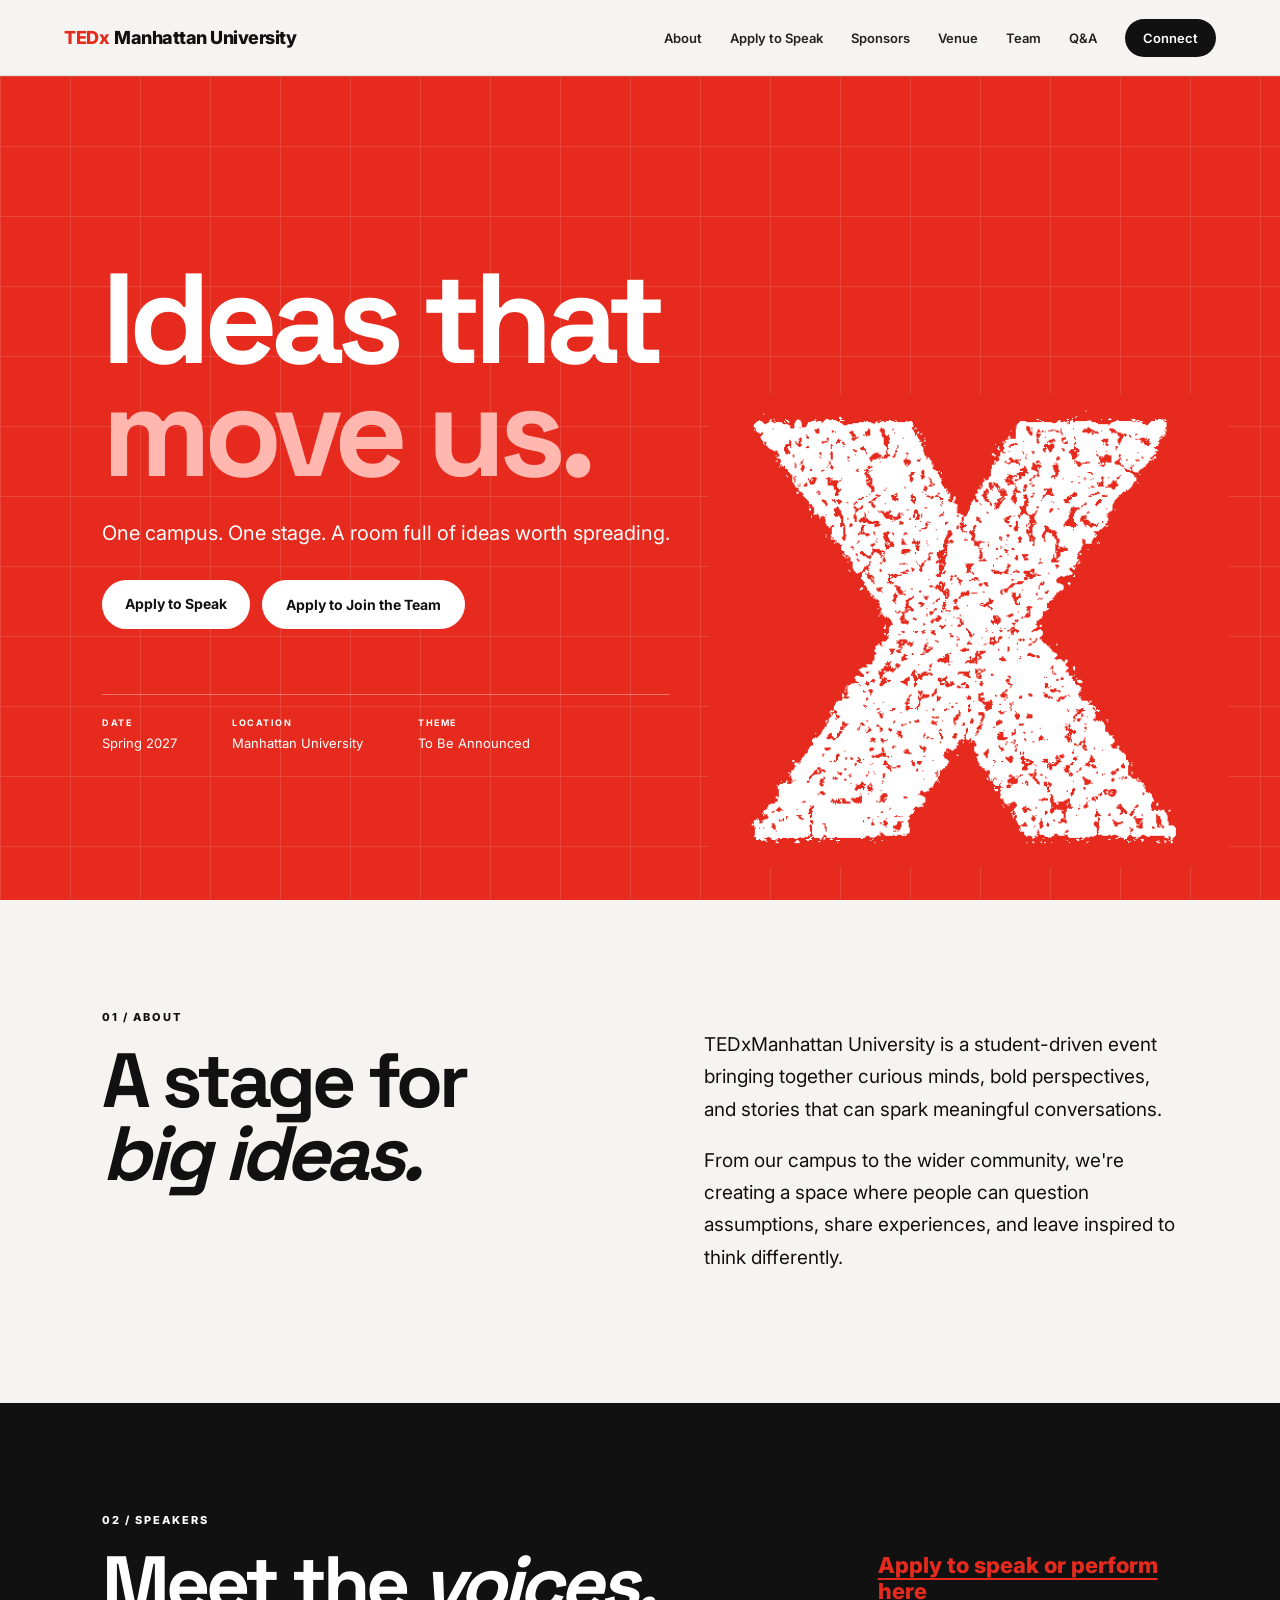
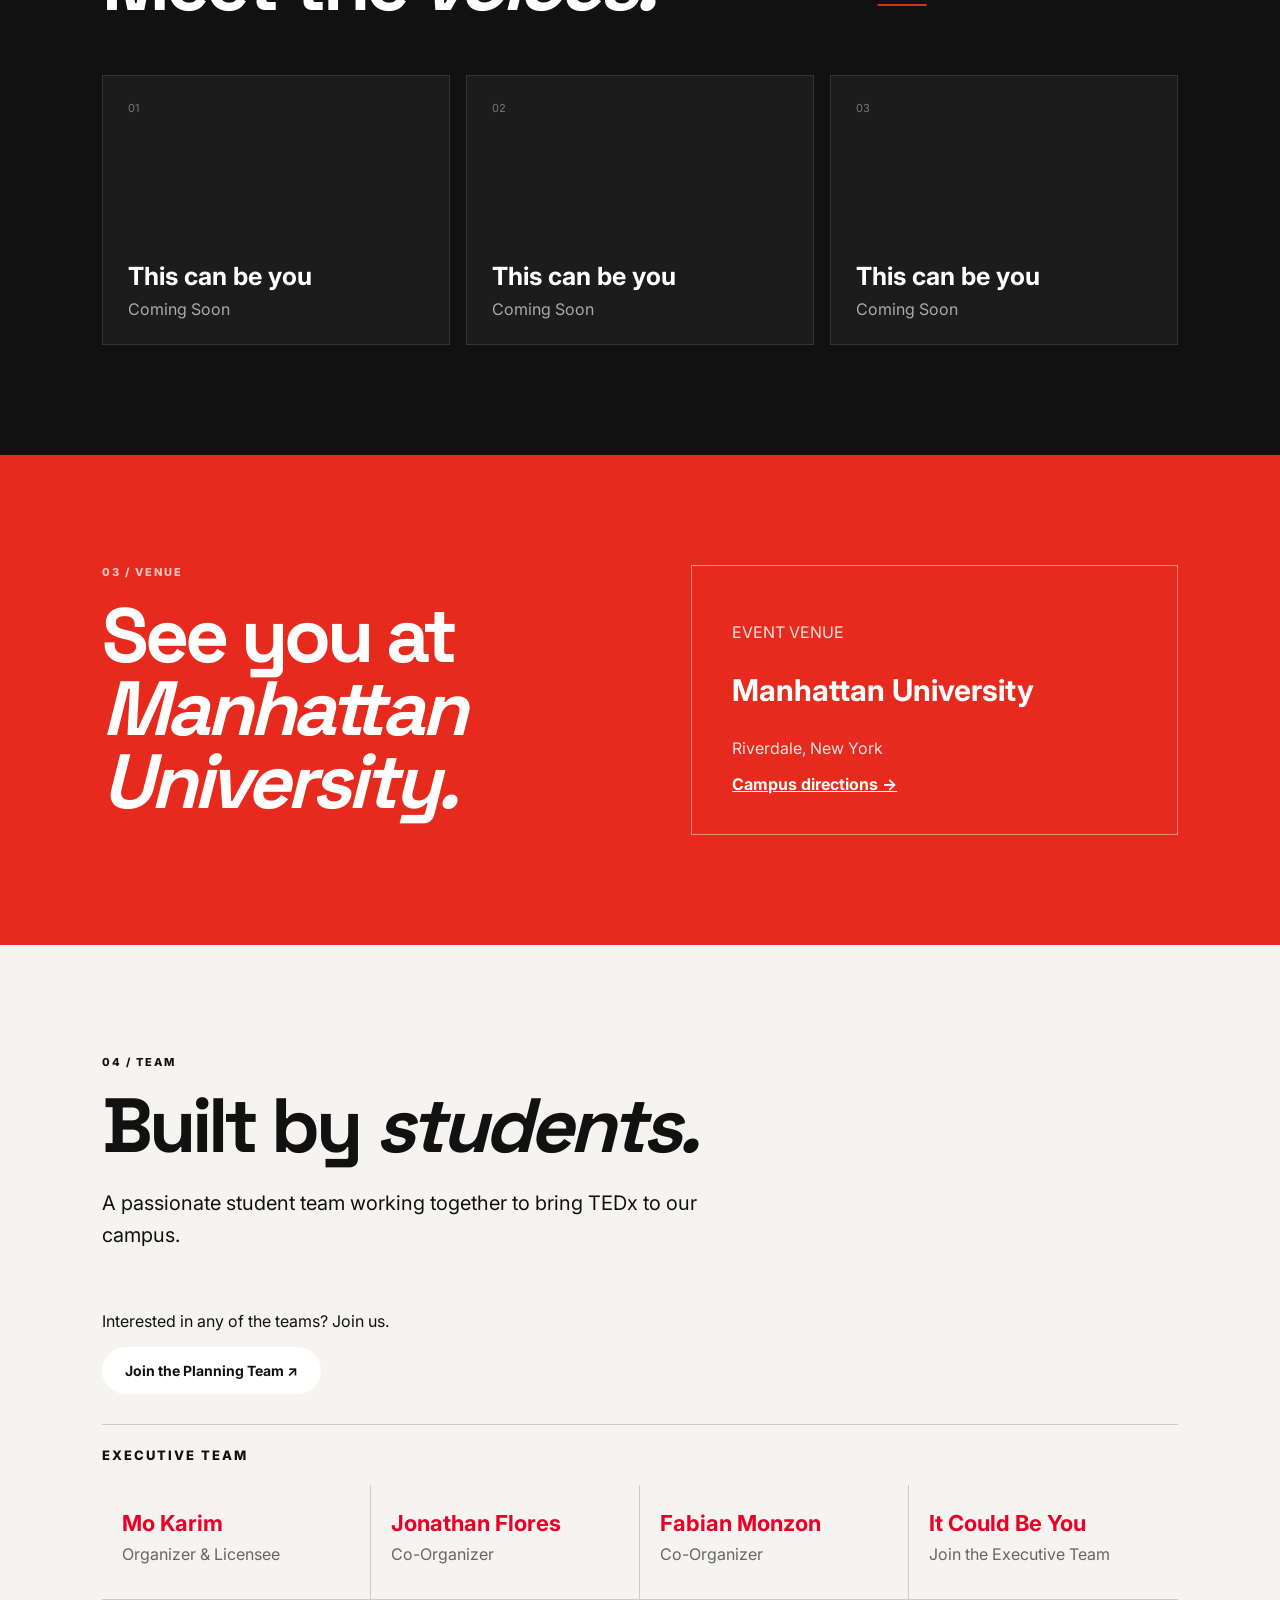
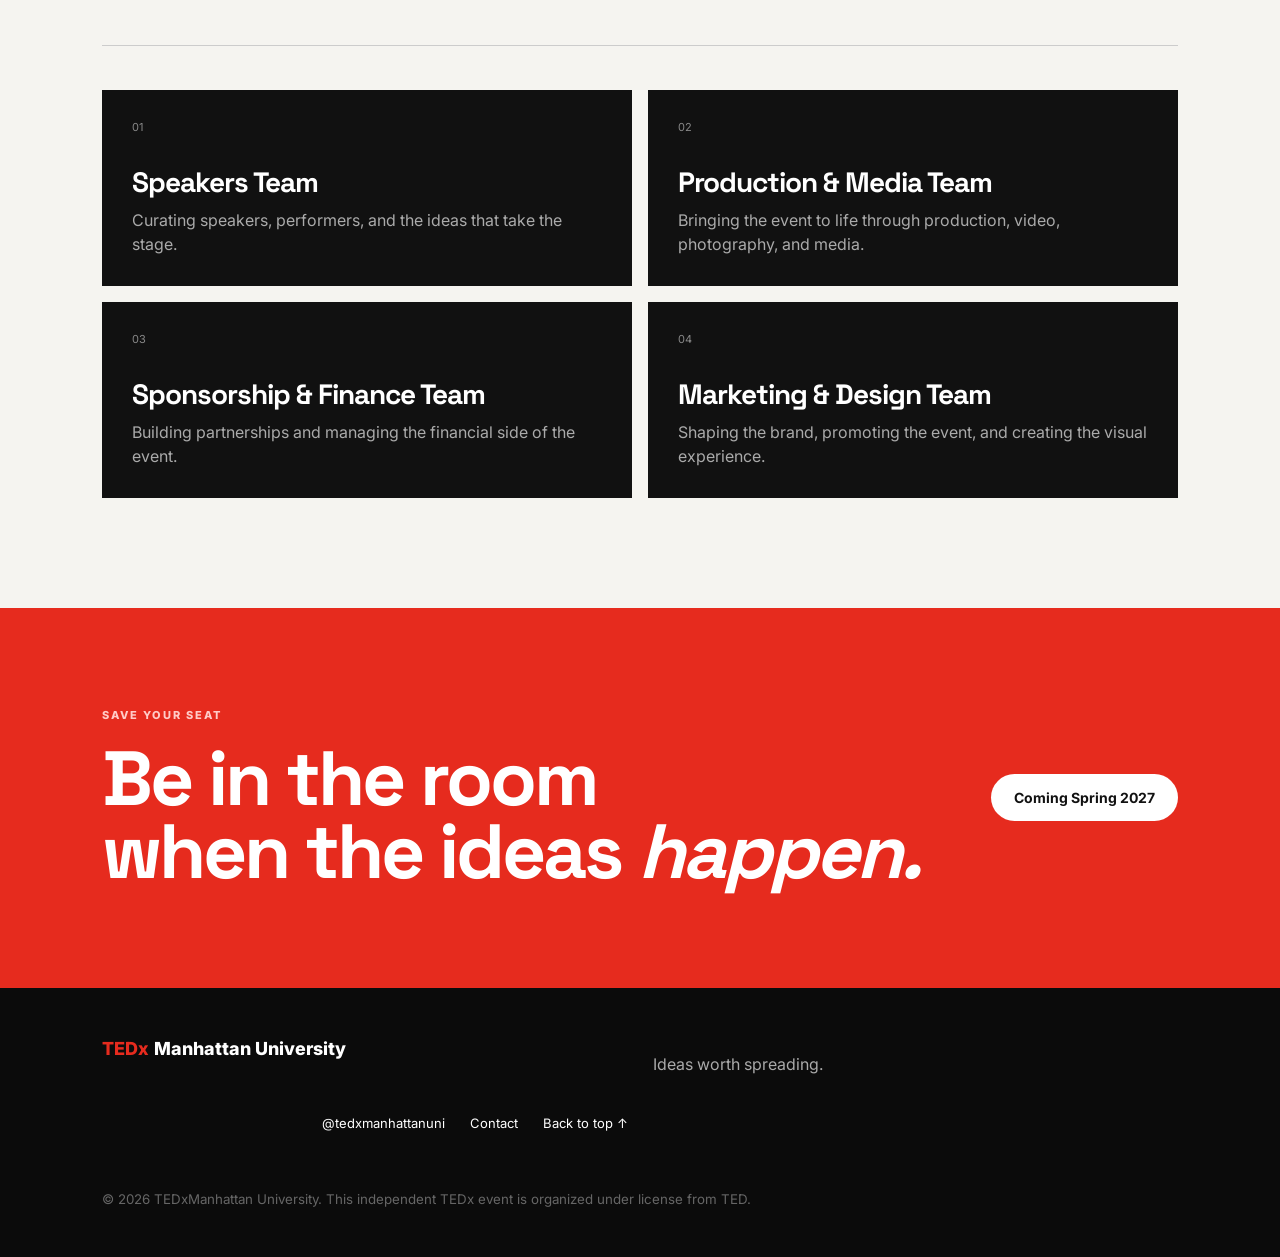
==== commit 0d65936e: "Add illustrated X to hero section" ====
--- a/index.html
+++ b/index.html
@@ -42,7 +42,9 @@
           <div><strong>THEME</strong><span>To Be Announced</span></div>
         </div>
       </div>
-      <div class="hero-mark">X</div>
+      <div class="hero-mark" style="position:absolute;right:4vw;bottom:4%;width:min(43vw,520px);height:min(43vw,473px);font-size:0;line-height:0;font-weight:normal;opacity:1;z-index:1;background:url('assets/tedx-x-hero.svg') center center / contain no-repeat;">
+        <span style="position:absolute;left:-9999px;">Illustrated X filled with ideas</span>
+      </div>
     </section>
 
     <section id="about" class="section split">
--- a/style.css
+++ b/style.css
@@ -13,3 +13,9 @@
 
 /* Ensure executive team names use TEDx red regardless of other heading styles. */
 .executive-grid .team-role h3{color:#EB0028!important;font-size:22px!important;margin:0 0 8px!important}
+
+/* Slightly enlarge the EXECUTIVE TEAM label without changing its font style. */
+.executive-team > .team-section-heading > span{font-size:13px!important}
+
+/* Match the top-section team application bubble to the white primary button. */
+.hero-buttons .ghost{background:#fff;color:#111;border:1px solid #fff}
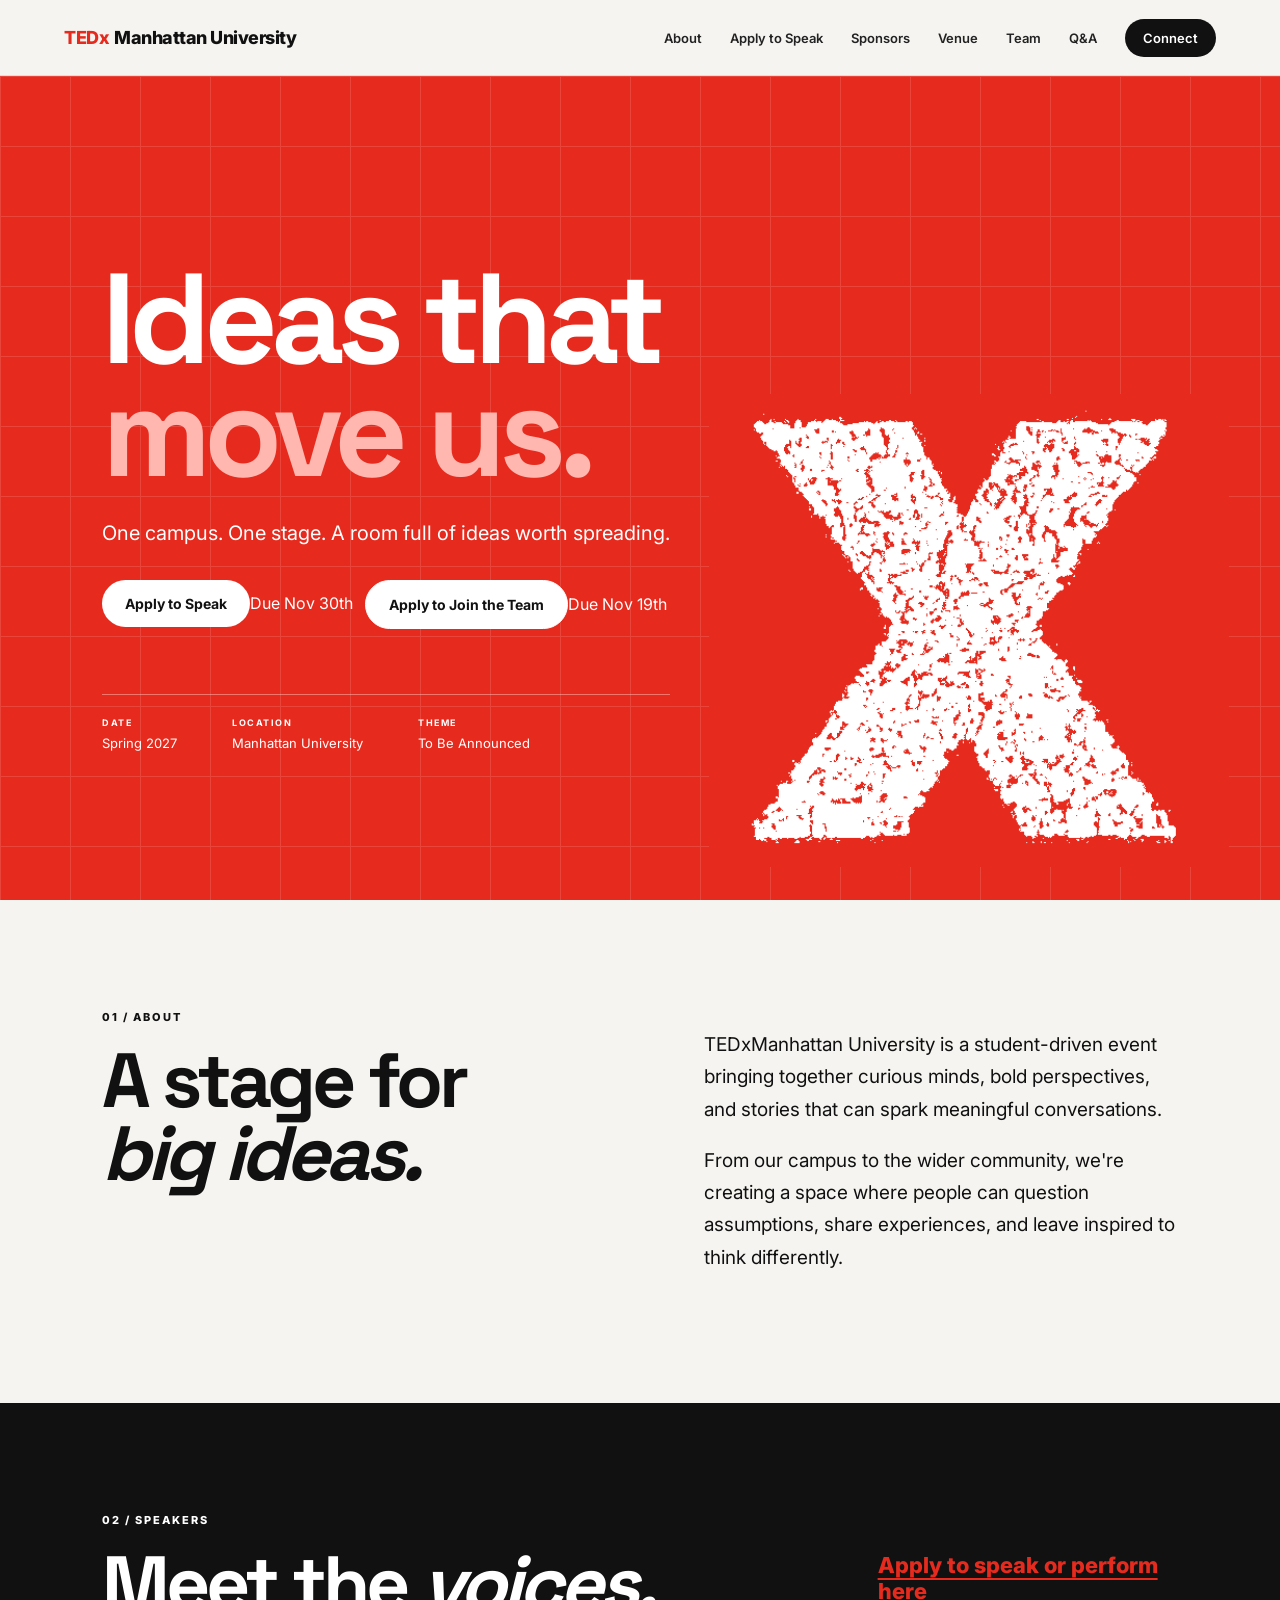
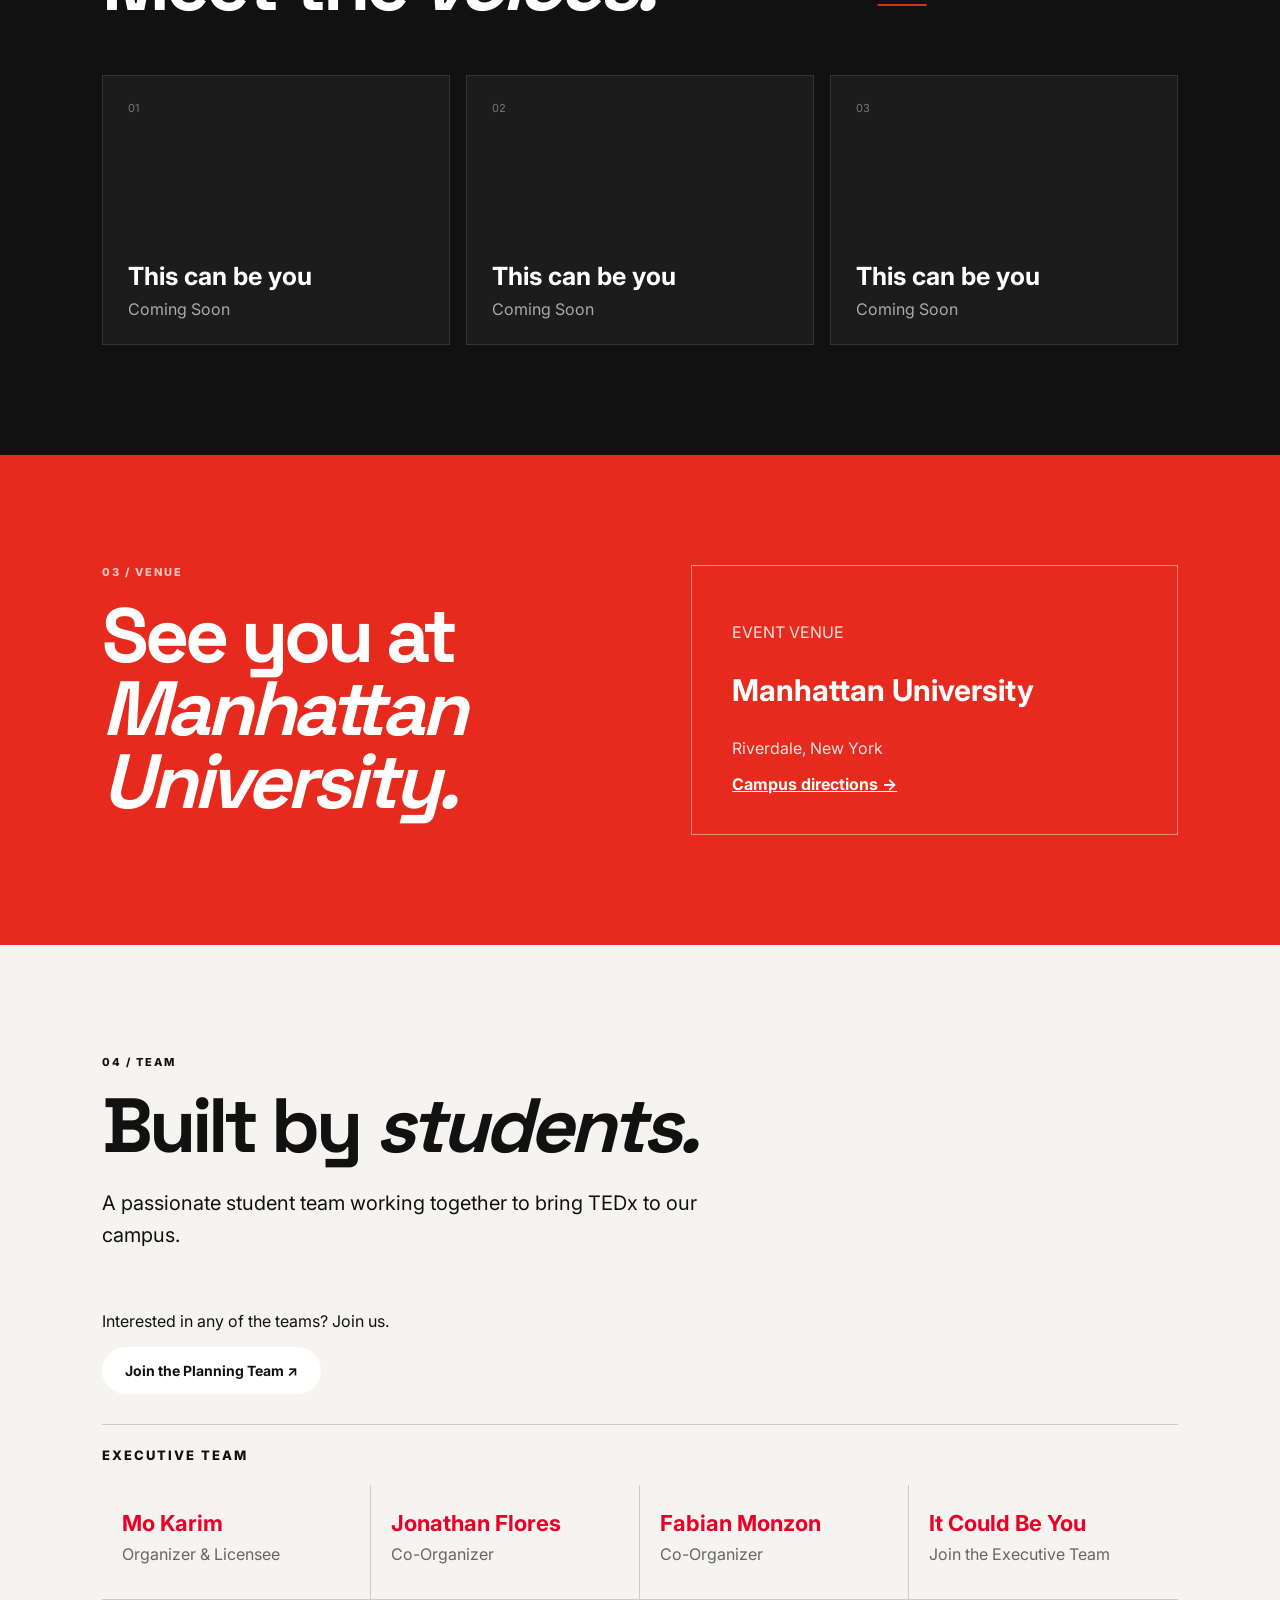
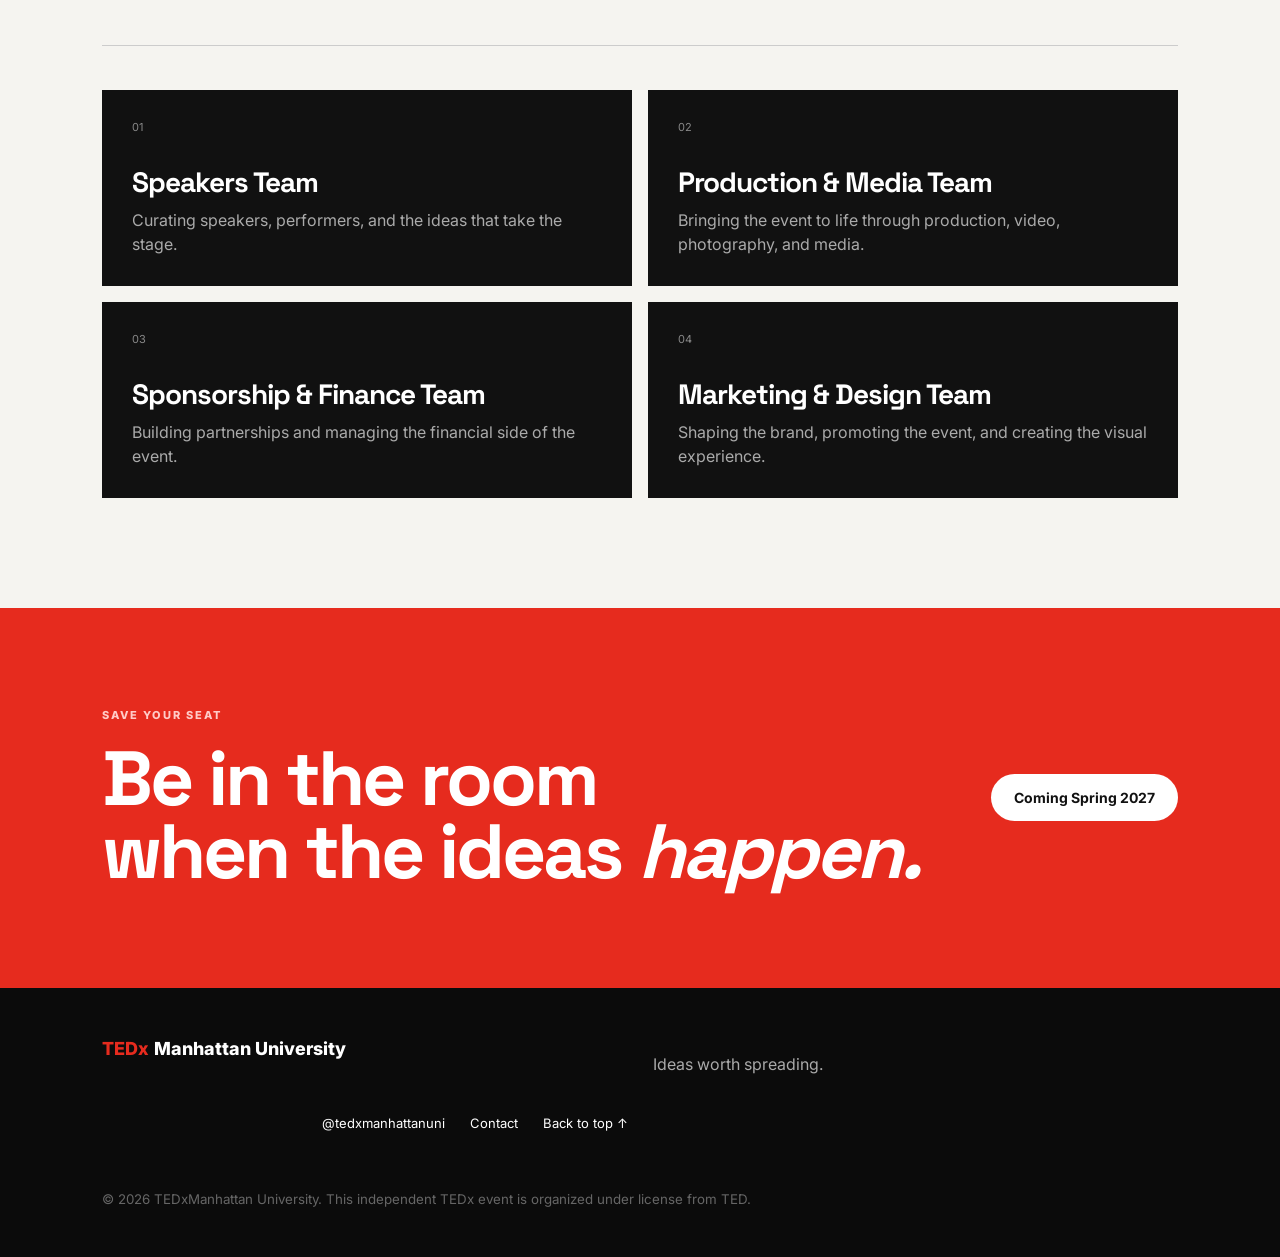
==== commit 21b2f7e8: "Add application deadlines below hero buttons" ====
--- a/index.html
+++ b/index.html
@@ -29,12 +29,11 @@
     <section id="home" class="hero">
       <div class="hero-grid"></div>
       <div class="hero-content">
-
         <h1>Ideas that<br><span>move us.</span></h1>
         <p class="hero-copy">One campus. One stage. A room full of ideas worth spreading.</p>
         <div class="hero-buttons">
-          <a class="button primary" href="https://forms.gle/fSc8qCUAz4fTYbbi7" target="_blank" rel="noopener noreferrer">Apply to Speak</a>
-          <a class="button ghost" href="https://forms.gle/XkfL6cfEfAzUNruA9" target="_blank" rel="noopener noreferrer">Apply to Join the Team</a>
+          <div class="hero-cta"><a class="button primary" href="https://forms.gle/fSc8qCUAz4fTYbbi7" target="_blank" rel="noopener noreferrer">Apply to Speak</a><span class="hero-cta-due">Due Nov 30th</span></div>
+          <div class="hero-cta"><a class="button ghost" href="https://forms.gle/XkfL6cfEfAzUNruA9" target="_blank" rel="noopener noreferrer">Apply to Join the Team</a><span class="hero-cta-due">Due Nov 19th</span></div>
         </div>
         <div class="event-meta">
           <div><strong>DATE</strong><span>Spring 2027</span></div>
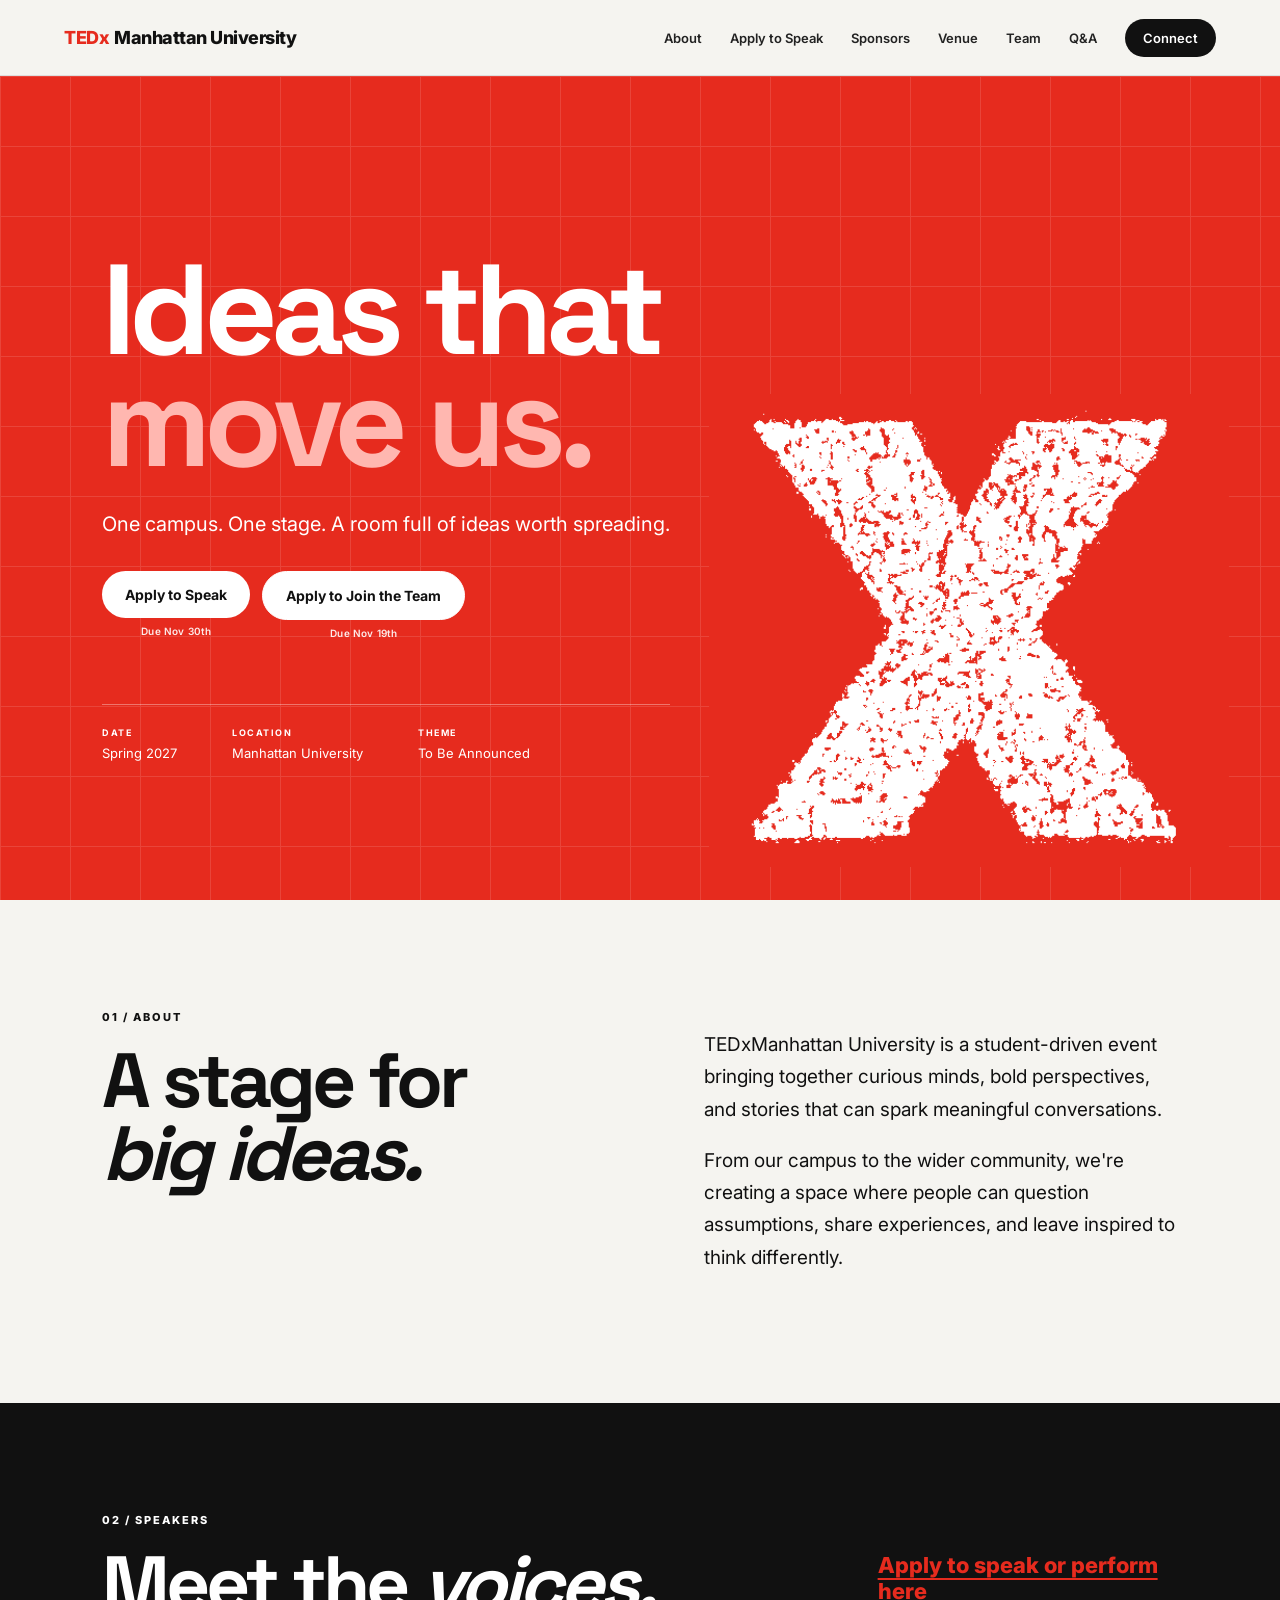
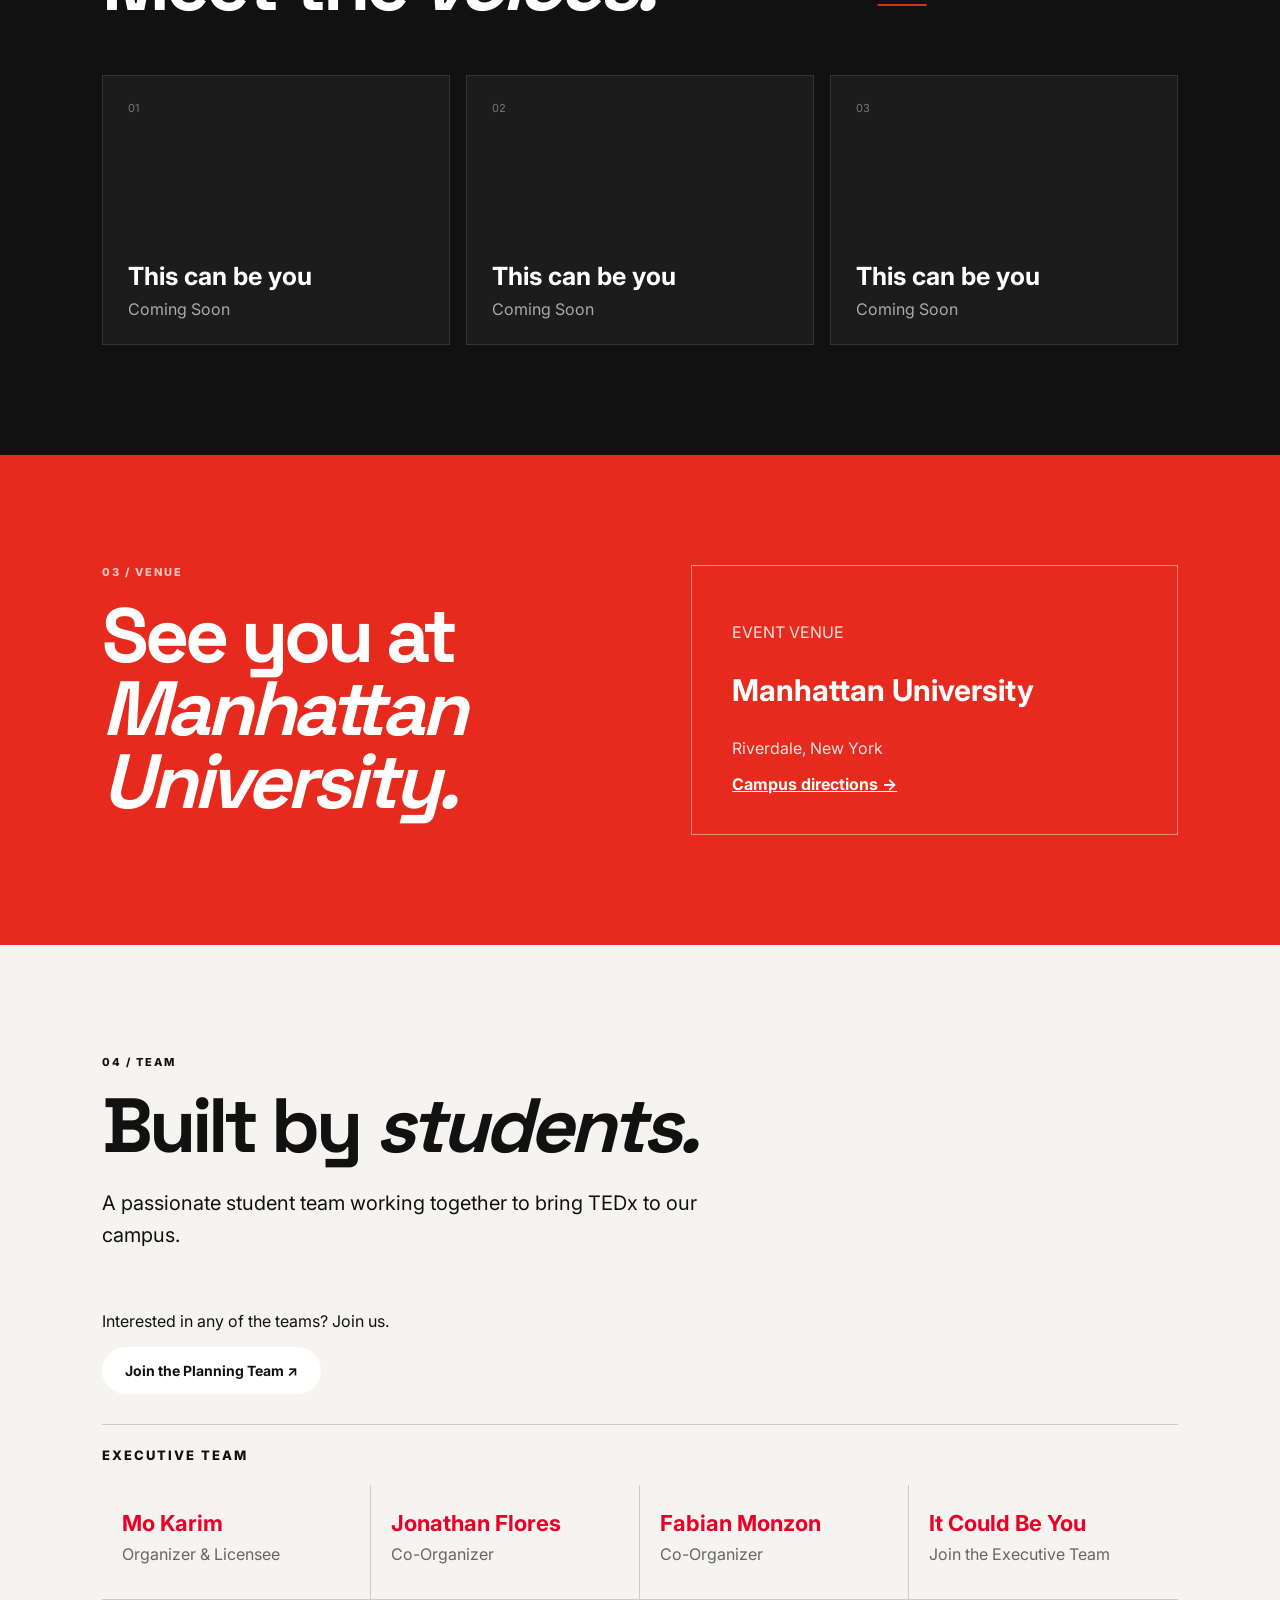
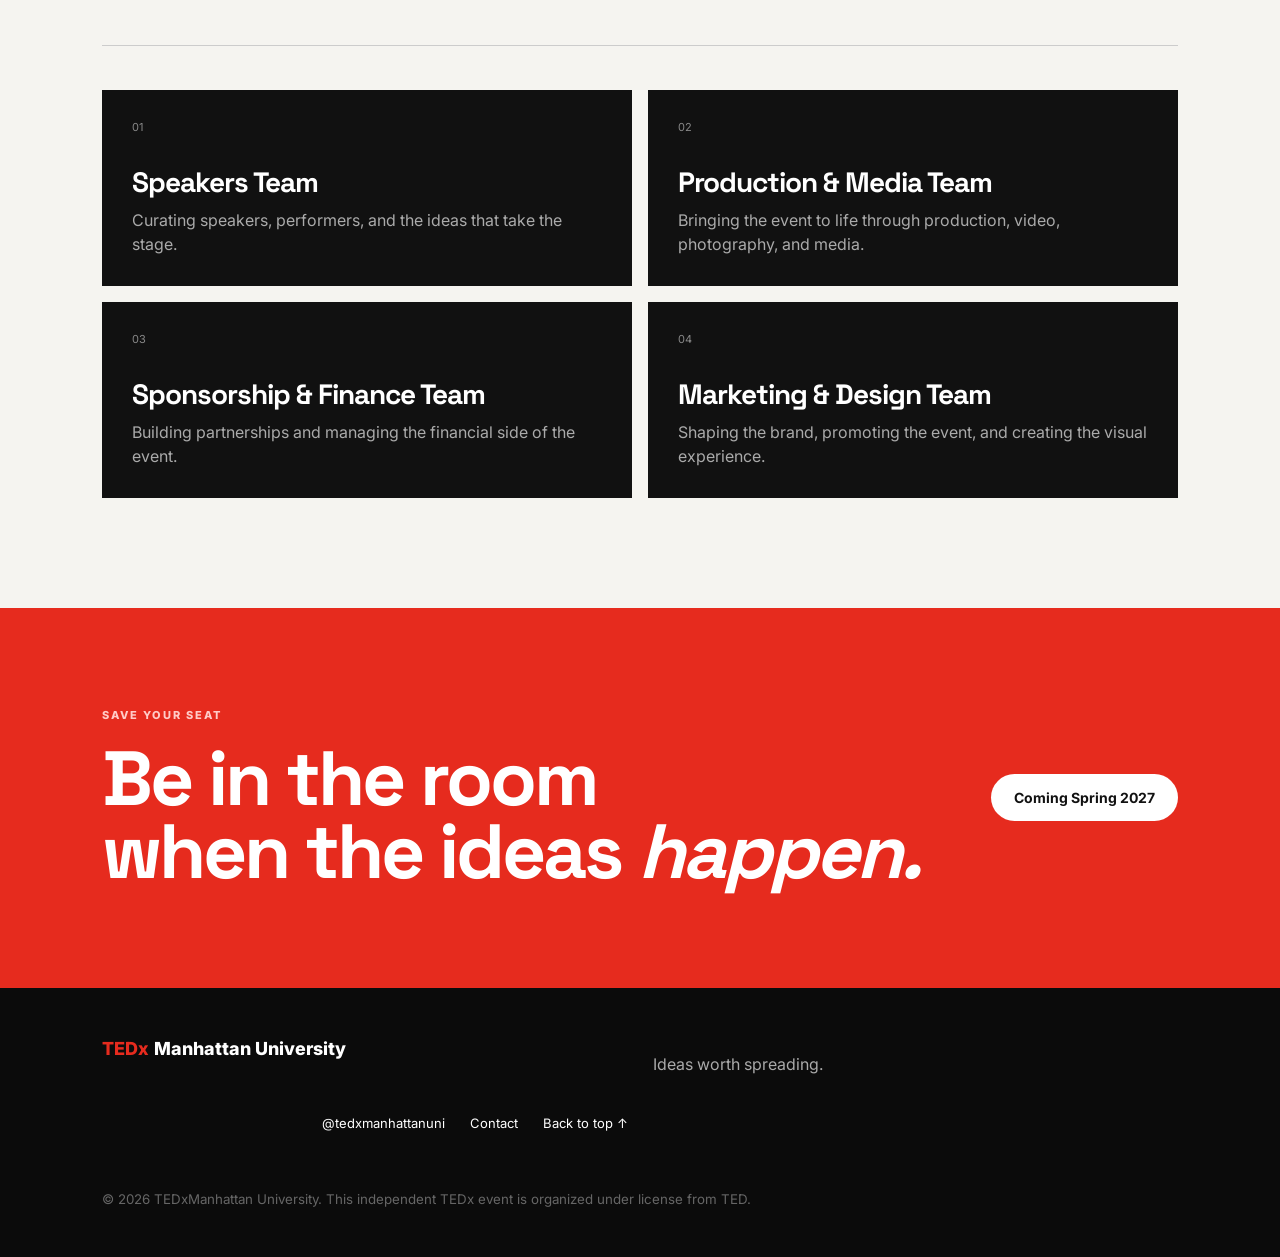
==== commit 870e777c: "Connect deadline styling to homepage" ====
--- a/index.html
+++ b/index.html
@@ -9,6 +9,7 @@
   <link rel="preconnect" href="https://fonts.gstatic.com" crossorigin>
   <link href="https://fonts.googleapis.com/css2?family=Inter:wght@400;500;600;700;800&family=Space+Grotesk:wght@500;600;700&display=swap" rel="stylesheet">
   <link rel="stylesheet" href="style.css">
+  <link rel="stylesheet" href="deadline.css">
 </head>
 <body>
   <header class="nav">
@@ -24,7 +25,6 @@
       <a class="nav-cta" href="https://www.instagram.com/tedxmanhattanuni/" target="_blank" rel="noopener noreferrer">Connect</a>
     </nav>
   </header>
-
   <main>
     <section id="home" class="hero">
       <div class="hero-grid"></div>
@@ -41,96 +41,15 @@
           <div><strong>THEME</strong><span>To Be Announced</span></div>
         </div>
       </div>
-      <div class="hero-mark" style="position:absolute;right:4vw;bottom:4%;width:min(43vw,520px);height:min(43vw,473px);font-size:0;line-height:0;font-weight:normal;opacity:1;z-index:1;background:url('assets/tedx-x-hero.svg') center center / contain no-repeat;">
-        <span style="position:absolute;left:-9999px;">Illustrated X filled with ideas</span>
-      </div>
+      <div class="hero-mark" style="position:absolute;right:4vw;bottom:4%;width:min(43vw,520px);height:min(43vw,473px);font-size:0;line-height:0;font-weight:normal;opacity:1;z-index:1;background:url('assets/tedx-x-hero.svg') center center / contain no-repeat;"><span style="position:absolute;left:-9999px;">Illustrated X filled with ideas</span></div>
     </section>
-
-    <section id="about" class="section split">
-      <div>
-        <p class="eyebrow">01 / About</p>
-        <h2>A stage for <em>big ideas.</em></h2>
-      </div>
-      <div class="section-copy">
-        <p>TEDxManhattan University is a student-driven event bringing together curious minds, bold perspectives, and stories that can spark meaningful conversations.</p>
-        <p>From our campus to the wider community, we're creating a space where people can question assumptions, share experiences, and leave inspired to think differently.</p>
-      </div>
-    </section>
-
-    <section id="speakers" class="section dark">
-      <div class="section-heading">
-        <div><p class="eyebrow">02 / Speakers</p><h2>Meet the <em>voices.</em></h2></div>
-        <p><a class="speaker-apply-link" style="color:#e62b1e;font-size:22px;font-weight:800;text-decoration:underline;text-decoration-thickness:2px;text-underline-offset:5px" href="https://forms.gle/fSc8qCUAz4fTYbbi7" target="_blank" rel="noopener noreferrer">Apply to speak or perform here</a></p>
-      </div>
-      <div class="cards">
-        <article class="speaker-card"><div class="speaker-number">01</div><div><h3>This can be you</h3><p>Coming Soon</p></div></article>
-        <article class="speaker-card"><div class="speaker-number">02</div><div><h3>This can be you</h3><p>Coming Soon</p></div></article>
-        <article class="speaker-card"><div class="speaker-number">03</div><div><h3>This can be you</h3><p>Coming Soon</p></div></article>
-      </div>
-    </section>
-
-    <section id="venue" class="section venue dark">
-      <div>
-        <p class="eyebrow">03 / Venue</p>
-        <h2>See you at<br><em>Manhattan University.</em></h2>
-      </div>
-      <div class="venue-box">
-        <p>EVENT VENUE</p>
-        <h3>Manhattan University</h3>
-        <p>Riverdale, New York</p>
-        <a class="text-link" href="https://www.google.com/maps/search/?api=1&query=4513+Manhattan+College+Pkwy%2C+Bronx%2C+NY+10471" target="_blank" rel="noopener noreferrer">Campus directions →</a>
-      </div>
-    </section>
-
-    <section id="team" class="section">
-      <p class="eyebrow">04 / Team</p>
-      <h2>Built by <em>students.</em></h2>
-      <p class="lead">A passionate student team working together to bring TEDx to our campus.</p>
-      <div class="team-join-cta">
-        <p>Interested in any of the teams? Join us.</p>
-        <a class="button primary" href="https://forms.gle/XkfL6cfEfAzUNruA9" target="_blank" rel="noopener noreferrer">Join the Planning Team <span aria-hidden="true">↗</span></a>
-      </div>
-
-      <div class="team-structure">
-        <div class="executive-team">
-          <div class="team-section-heading">
-            <span>EXECUTIVE TEAM</span>
-          </div>
-          <div class="executive-grid">
-            <div class="team-role"><h3><a href="mailto:mabdulkarim01@manhattan.edu" style="color:inherit;font:inherit;text-decoration:none">Mo Karim</a></h3><p>Organizer &amp; Licensee</p></div>
-            <div class="team-role"><h3>Jonathan Flores</h3><p>Co-Organizer</p></div>
-            <div class="team-role"><h3>Fabian Monzon</h3><p>Co-Organizer</p></div>
-            <div class="team-role"><h3>It Could Be You</h3><p>Join the Executive Team</p></div>
-          </div>
-        </div>
-
-        <div class="team-section-heading team-departments-heading">
-        </div>
-        <div class="department-grid">
-          <div class="department-card"><span>01</span><h3>Speakers Team</h3><p>Curating speakers, performers, and the ideas that take the stage.</p></div>
-          <div class="department-card"><span>02</span><h3>Production &amp; Media Team</h3><p>Bringing the event to life through production, video, photography, and media.</p></div>
-          <div class="department-card"><span>03</span><h3>Sponsorship &amp; Finance Team</h3><p>Building partnerships and managing the financial side of the event.</p></div>
-          <div class="department-card"><span>04</span><h3>Marketing &amp; Design Team</h3><p>Shaping the brand, promoting the event, and creating the visual experience.</p></div>
-        </div>
-      </div>
-    </section>
-
-    <section id="register" class="register">
-      <div>
-        <p class="eyebrow">Save your seat</p>
-        <h2>Be in the room<br>when the ideas <em>happen.</em></h2>
-      </div>
-      <span class="button light">Coming Spring 2027</span>
-    </section>
+    <section id="about" class="section split"><div><p class="eyebrow">01 / About</p><h2>A stage for <em>big ideas.</em></h2></div><div class="section-copy"><p>TEDxManhattan University is a student-driven event bringing together curious minds, bold perspectives, and stories that can spark meaningful conversations.</p><p>From our campus to the wider community, we're creating a space where people can question assumptions, share experiences, and leave inspired to think differently.</p></div></section>
+    <section id="speakers" class="section dark"><div class="section-heading"><div><p class="eyebrow">02 / Speakers</p><h2>Meet the <em>voices.</em></h2></div><p><a class="speaker-apply-link" style="color:#e62b1e;font-size:22px;font-weight:800;text-decoration:underline;text-decoration-thickness:2px;text-underline-offset:5px" href="https://forms.gle/fSc8qCUAz4fTYbbi7" target="_blank" rel="noopener noreferrer">Apply to speak or perform here</a></p></div><div class="cards"><article class="speaker-card"><div class="speaker-number">01</div><div><h3>This can be you</h3><p>Coming Soon</p></div></article><article class="speaker-card"><div class="speaker-number">02</div><div><h3>This can be you</h3><p>Coming Soon</p></div></article><article class="speaker-card"><div class="speaker-number">03</div><div><h3>This can be you</h3><p>Coming Soon</p></div></article></div></section>
+    <section id="venue" class="section venue dark"><div><p class="eyebrow">03 / Venue</p><h2>See you at<br><em>Manhattan University.</em></h2></div><div class="venue-box"><p>EVENT VENUE</p><h3>Manhattan University</h3><p>Riverdale, New York</p><a class="text-link" href="https://www.google.com/maps/search/?api=1&query=4513+Manhattan+College+Pkwy%2C+Bronx%2C+NY+10471" target="_blank" rel="noopener noreferrer">Campus directions →</a></div></section>
+    <section id="team" class="section"><p class="eyebrow">04 / Team</p><h2>Built by <em>students.</em></h2><p class="lead">A passionate student team working together to bring TEDx to our campus.</p><div class="team-join-cta"><p>Interested in any of the teams? Join us.</p><a class="button primary" href="https://forms.gle/XkfL6cfEfAzUNruA9" target="_blank" rel="noopener noreferrer">Join the Planning Team <span aria-hidden="true">↗</span></a></div><div class="team-structure"><div class="executive-team"><div class="team-section-heading"><span>EXECUTIVE TEAM</span></div><div class="executive-grid"><div class="team-role"><h3><a href="mailto:mabdulkarim01@manhattan.edu" style="color:inherit;font:inherit;text-decoration:none">Mo Karim</a></h3><p>Organizer &amp; Licensee</p></div><div class="team-role"><h3>Jonathan Flores</h3><p>Co-Organizer</p></div><div class="team-role"><h3>Fabian Monzon</h3><p>Co-Organizer</p></div><div class="team-role"><h3>It Could Be You</h3><p>Join the Executive Team</p></div></div></div><div class="team-section-heading team-departments-heading"></div><div class="department-grid"><div class="department-card"><span>01</span><h3>Speakers Team</h3><p>Curating speakers, performers, and the ideas that take the stage.</p></div><div class="department-card"><span>02</span><h3>Production &amp; Media Team</h3><p>Bringing the event to life through production, video, photography, and media.</p></div><div class="department-card"><span>03</span><h3>Sponsorship &amp; Finance Team</h3><p>Building partnerships and managing the financial side of the event.</p></div><div class="department-card"><span>04</span><h3>Marketing &amp; Design Team</h3><p>Shaping the brand, promoting the event, and creating the visual experience.</p></div></div></div></section>
+    <section id="register" class="register"><div><p class="eyebrow">Save your seat</p><h2>Be in the room<br>when the ideas <em>happen.</em></h2></div><span class="button light">Coming Spring 2027</span></section>
   </main>
-
-  <footer>
-    <div class="footer-logo"><span>TEDx</span>Manhattan University</div>
-    <p>Ideas worth spreading.</p>
-    <div class="footer-links"><a href="https://www.instagram.com/tedxmanhattanuni/" target="_blank" rel="noopener noreferrer" aria-label="Follow TEDx Manhattan University on Instagram">@tedxmanhattanuni</a><a href="mailto:mabdulkarim01@manhattan.edu">Contact</a><a href="#home">Back to top ↑</a></div>
-    <small>© 2026 TEDxManhattan University. This independent TEDx event is organized under license from TED.</small>
-  </footer>
-
+  <footer><div class="footer-logo"><span>TEDx</span>Manhattan University</div><p>Ideas worth spreading.</p><div class="footer-links"><a href="https://www.instagram.com/tedxmanhattanuni/" target="_blank" rel="noopener noreferrer" aria-label="Follow TEDx Manhattan University on Instagram">@tedxmanhattanuni</a><a href="mailto:mabdulkarim01@manhattan.edu">Contact</a><a href="#home">Back to top ↑</a></div><small>© 2026 TEDxManhattan University. This independent TEDx event is organized under license from TED.</small></footer>
   <script src="script.js"></script>
 </body>
 </html>
--- a/deadline.css
+++ b/deadline.css
@@ -0,0 +1 @@
+.hero-cta{display:flex;flex-direction:column;align-items:center;gap:7px}.hero-cta-due{font-size:10px;line-height:1.2;font-weight:600;letter-spacing:.2px;color:rgba(255,255,255,.9);white-space:nowrap}
